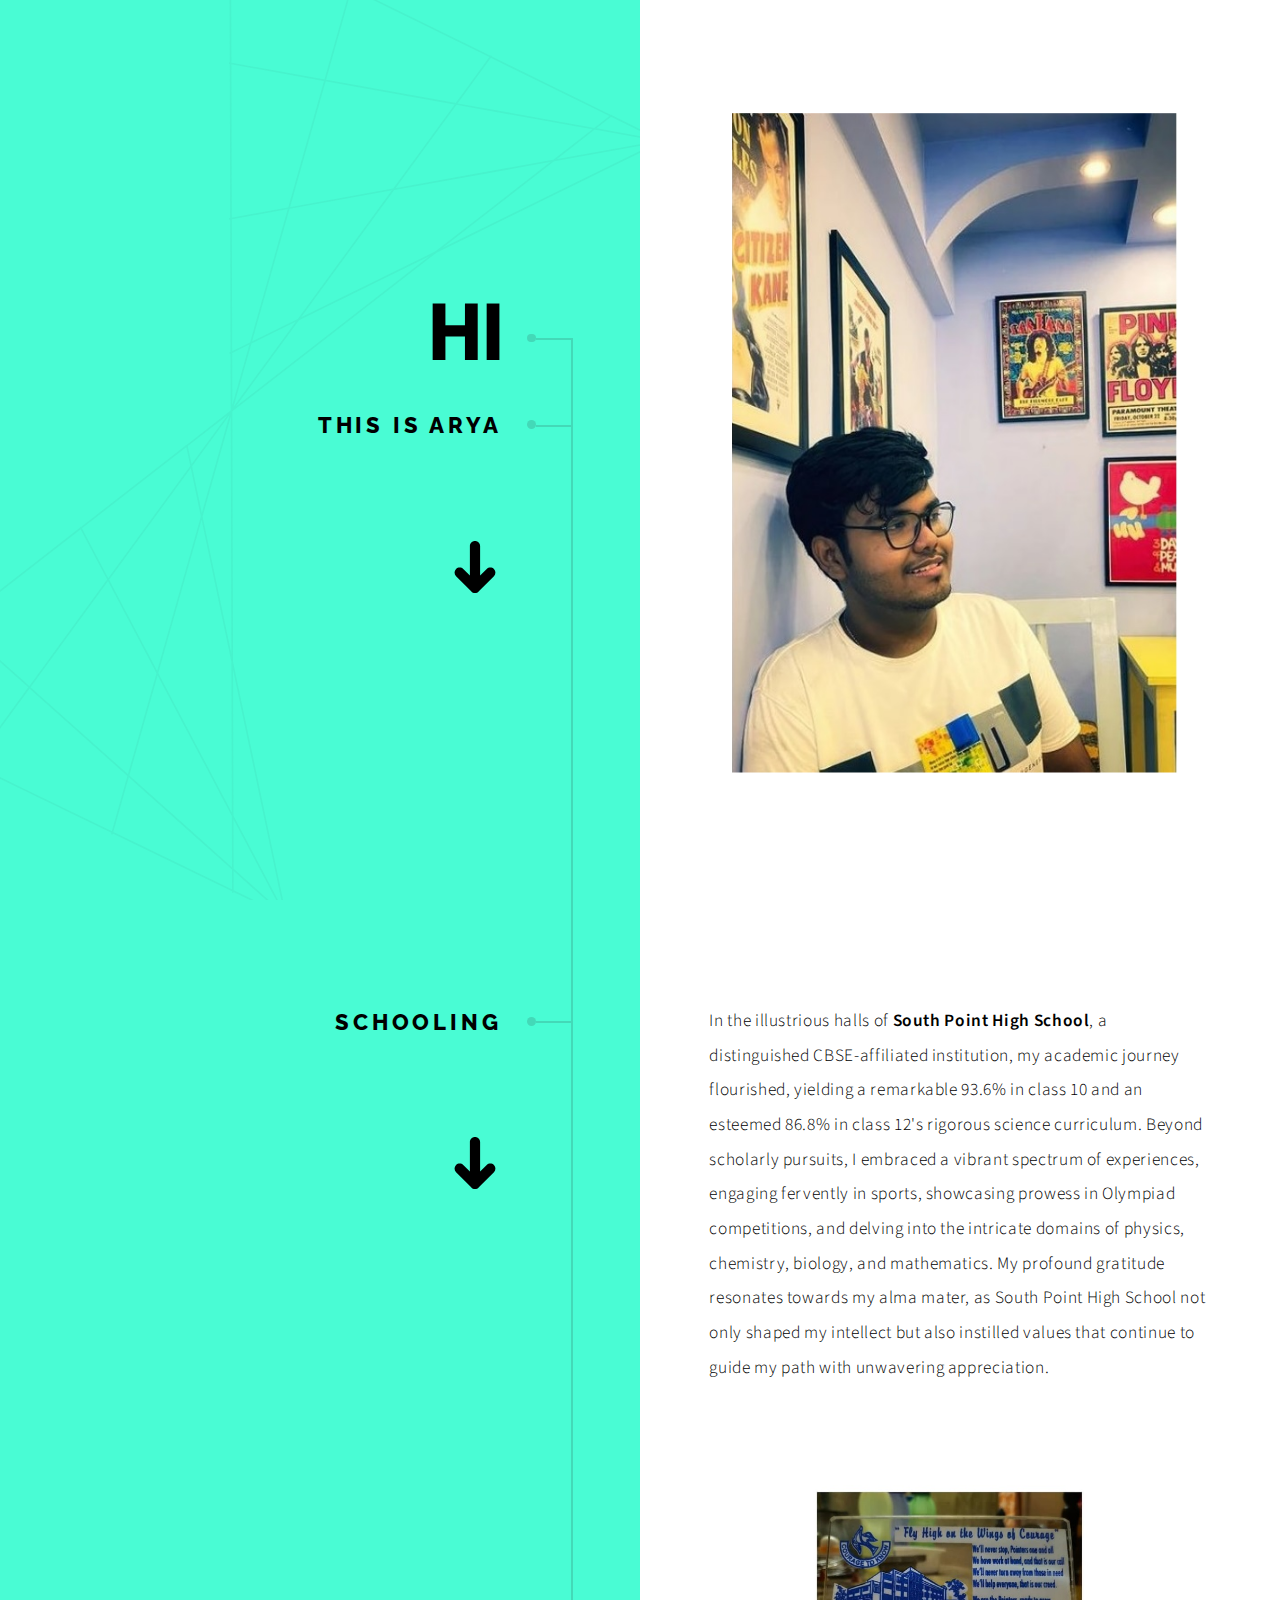
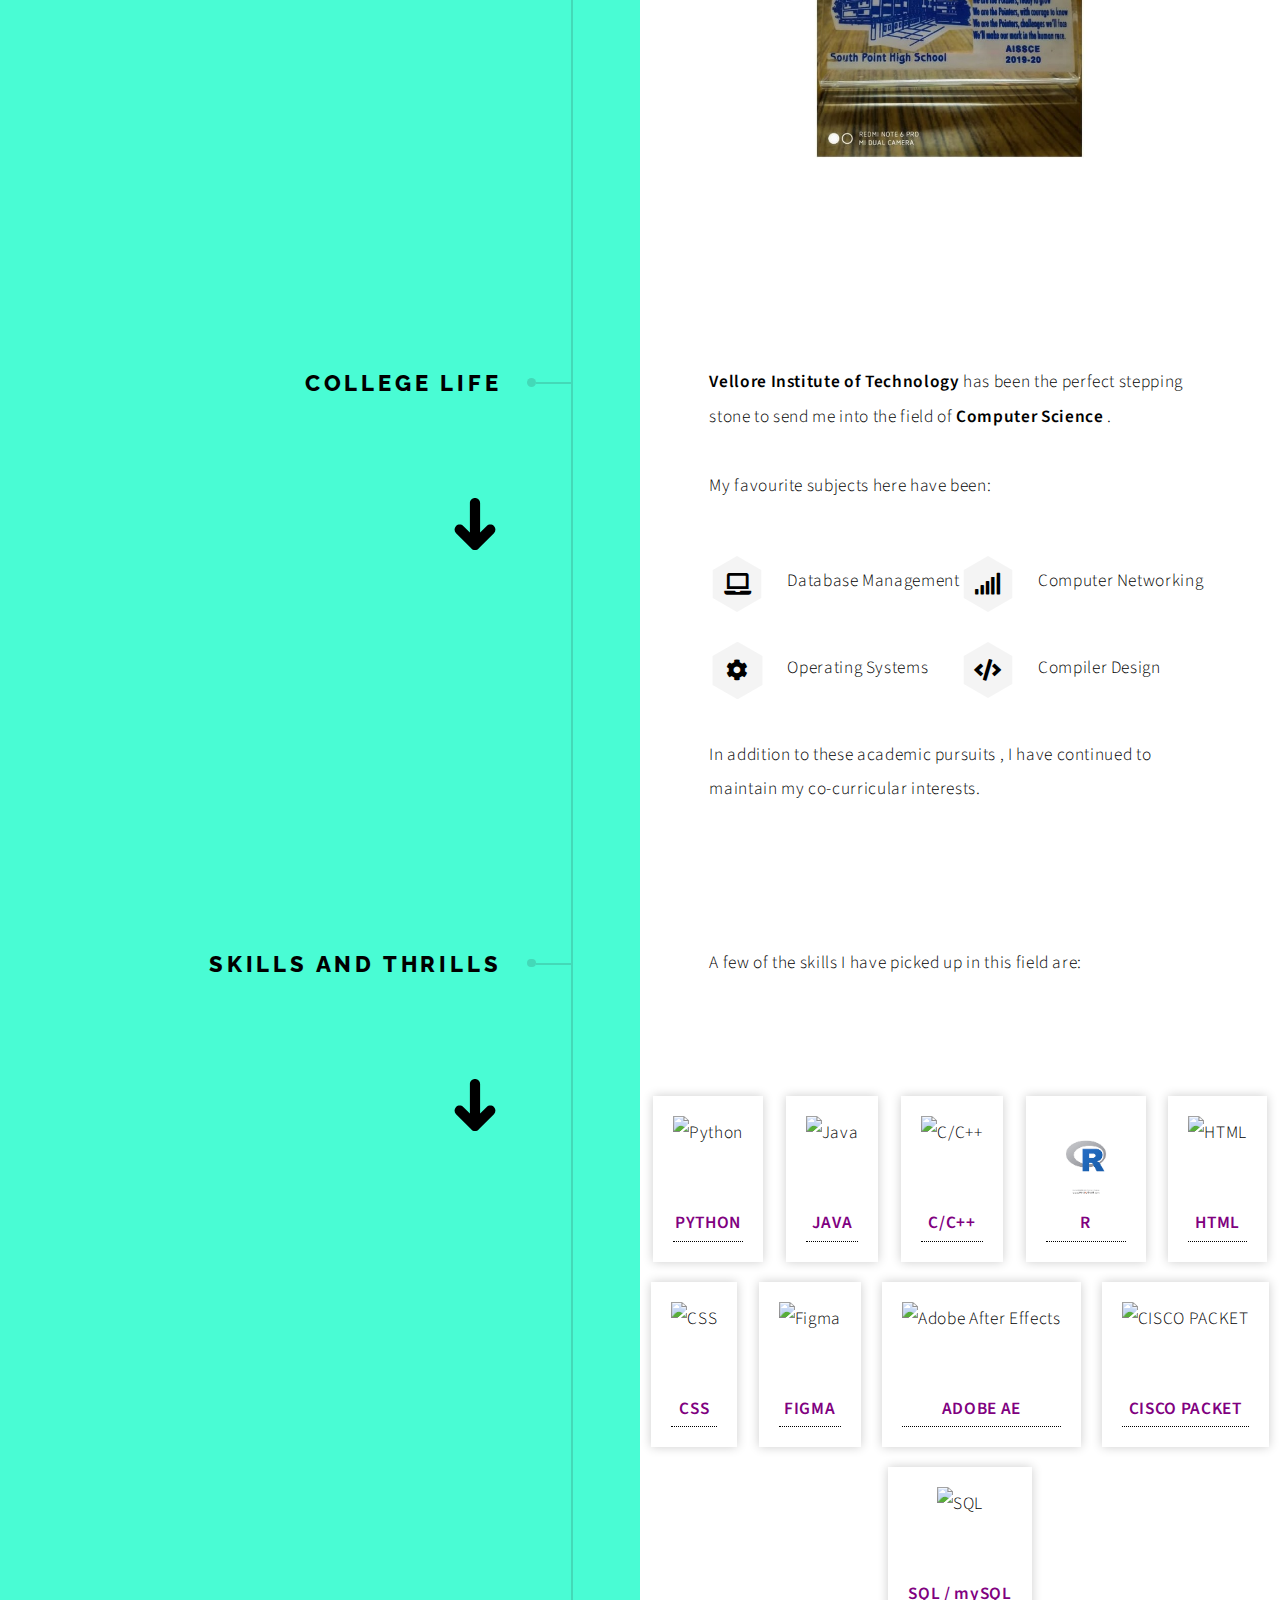
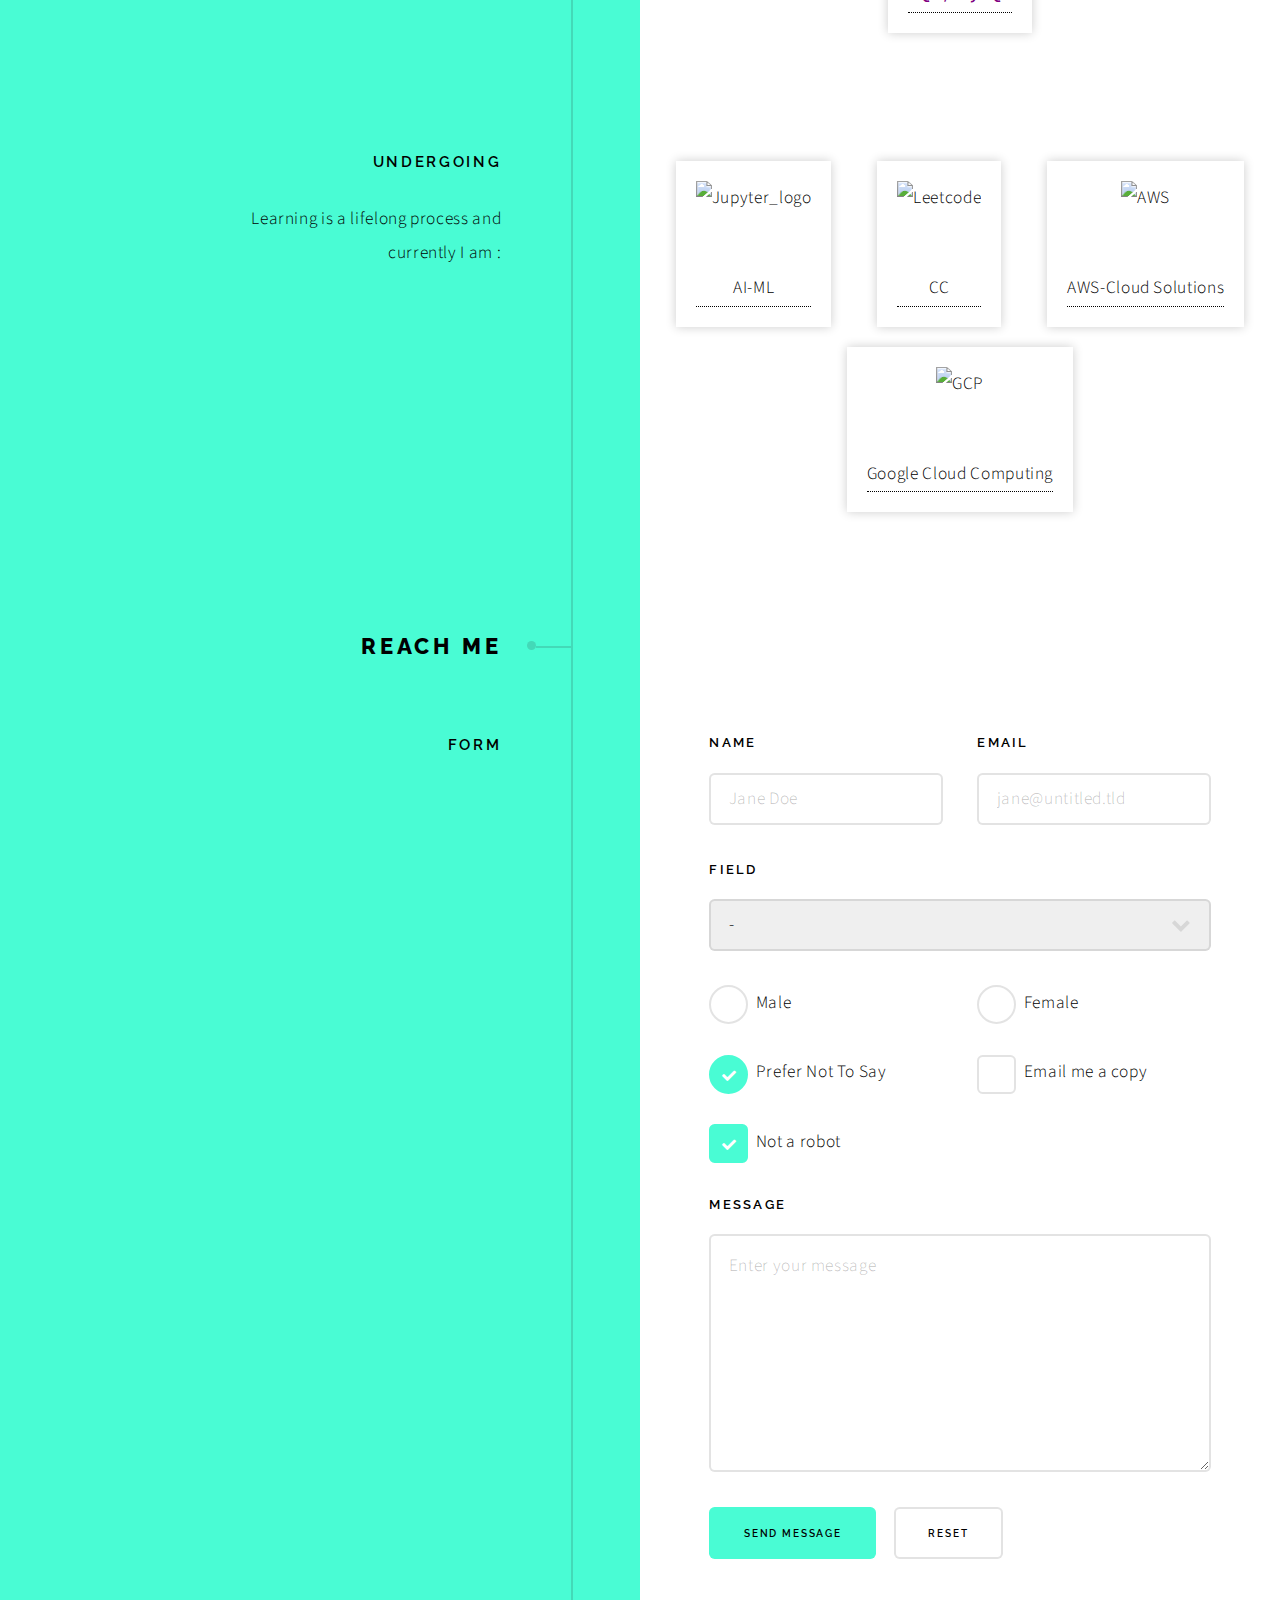
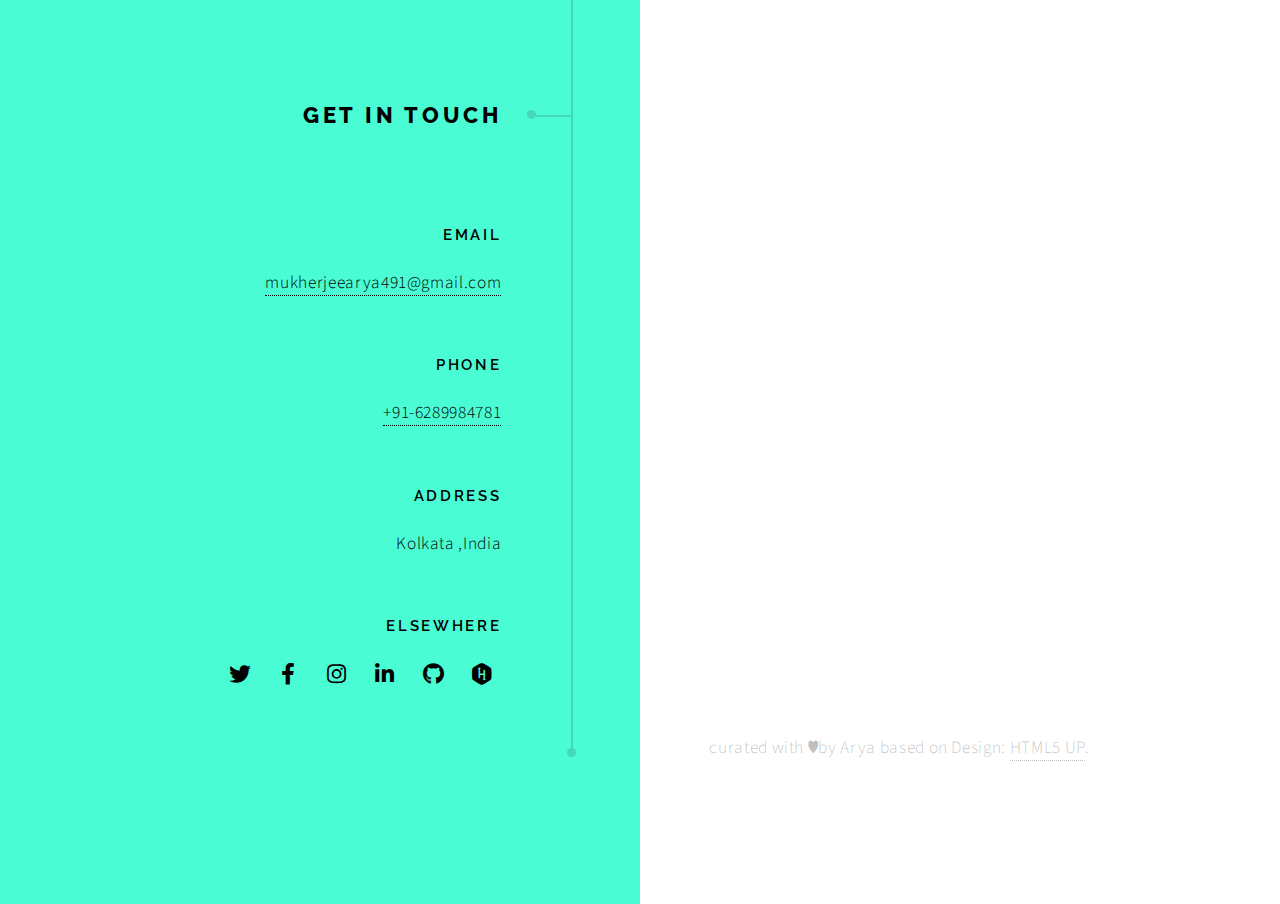
==== index2.html @ 28221028 "Add files via upload" ====
<!DOCTYPE HTML>

<html>
	<head>
		<title>PORTFOLIO </title>
		<meta charset="utf-8" />
		<meta name="viewport" content="width=device-width, initial-scale=1, user-scalable=no" />
		<meta name="description" content="" />
		<meta name="keywords" content="" />
		<link rel="stylesheet" href="assets/css/main.css" />
	

	</head>
	
		
		  

		<!-- Wrapper -->
			<div id="wrapper">

				<!-- Intro -->
					<section class="intro" id="intro">
						<header >
							<h1>HI</h1>
							<h2>This is ARYA 
								<!--<div class="typing-text"></div>-->
								<p>
									
		<h3>						
  <div class="typewrite" data-period="2000" data-type='[ "Intern @ TechM", "AI-ML enthusiast", "Web Developer", "Competetive Coder" ]'>
    <span class="wrap"></span></div></h3>
  </a>





							 </p>
							<ul class="actions">
								<li><a href="#first" class="arrow scrolly"><span class="label">Next</span></a></li>
							</ul>
						</header>
						
						<div class="content">
							<span class="image fill" data-position="center"><img src="images/gallery/fulls/side.png" alt="" /></span>
						</div>
						
					</section>

				<!-- Section -->
					<section id="first">
						<header>
							<h2>Schooling</h2>
                            <ul class="actions">
                                <li><a href="#college" class="arrow scrolly"><span class="label">Next</span></a></li>
                            </ul>
						</header>
						<div class="content">
							<p>In the illustrious halls of <strong>South Point High School</strong>, a distinguished CBSE-affiliated institution, my academic journey flourished, yielding a remarkable 93.6% in class 10 and an esteemed 86.8% in class 12's rigorous science curriculum. Beyond scholarly pursuits, I embraced a vibrant spectrum of experiences, engaging fervently in sports, showcasing prowess in Olympiad competitions, and delving into the intricate domains of physics, chemistry, biology, and mathematics. My profound gratitude resonates towards my alma mater, as South Point High School not only shaped my intellect but also instilled values that continue to guide my path with unwavering appreciation.</p>
							<span class="image main"><img src="images/gallery/fulls/memento.jpg" alt="memento" /></span>
						</div>
					</section>
                    
				<!-- Section -->
					<section id="college">
						<header>
							<h2>College Life</h2>
                            <ul class="actions">
                                <li><a href="#work" class="arrow scrolly"><span class="label">Next</span></a></li>
                            </ul>
						</header>
						<div class="content">
							<p><strong>Vellore Institute of Technology</strong> has been the perfect stepping stone to send me into the field of <strong>Computer Science</strong> .</p>
							<p>My favourite subjects here have been:</p>
							<ul class="feature-icons">
								<li class="icon solid fa-laptop">Database Management</li>
							
								<li class="icon solid fa-signal">Computer Networking</li>
								<li class="icon solid fa-cog">Operating Systems</li>
								
								<li class="icon solid fa-code">Compiler Design</li>
							</ul>
							<p>In addition to these academic pursuits , I have continued to maintain my co-curricular interests. </p>
						</div>
					</section>

				<!-- Section -->
					<section id ="work">
						<header>
							<h2>Skills and Thrills</h2>
                            <ul class="actions">
                        <li><a href="#college" class="arrow scrolly"><span class="label">Next</span></a></li>
                    </ul>
						</header>
						<div class="content">
							<p>A few of the skills I have picked up in this field are:</p>
                            <div class="typewrite" data-period="2000" data-type='[ "DataBase Management", "CyberSecurity", "Azure", "500+ LeetCode","GCP","AWS","NODE.JS" ]'> </div>
  

									<Section id ="my-skills"   class="skills-section">
									<h3></h3>
									<div class="scard-container">
									  <div class="scard">
										<a href=""><img src="https://img.icons8.com/color/96/000000/python--v1.png" alt="Python"><strong style="color: purple;"> PYTHON</strong></a>
									  </div>
									  <div class="scard">
										<a href=""><img src="https://img.icons8.com/color/96/000000/java-coffee-cup-logo--v1.png" alt="Java"><strong style="color: purple;">JAVA</strong></a>
									  </div>
									  <div class="scard">
										<a href=""><img src="https://img.icons8.com/color/96/000000/c-plus-plus-logo.png" alt="C/C++"><strong style="color: purple;">C/C++</strong></a>
									  </div>
									  <div class="scard">
										<a href=""><img src="[data-uri]" alt="R"><strong style="color: purple;">R</strong></a>
									  </div>
									
									  <div class="scard">
										<a href=""><img src="https://img.icons8.com/color/96/000000/html-5.png" alt="HTML"><strong style="color: purple;">HTML</strong></a>
									  </div>
									  <div class="scard">
										<a href=""><img src="https://img.icons8.com/color/96/000000/css3.png" alt="CSS"><strong style="color: purple;">CSS</strong></a>
									  </div>
									  
									  <div class="scard">
										<a href=""><img src="https://img.icons8.com/fluency/96/000000/figma.png" alt="Figma"><strong style="color: purple;">FIGMA</strong></a>
									  </div>
									  <div class="scard">
										<a href=""><img src="https://img.icons8.com/color/96/000000/adobe-after-effects.png" alt="Adobe After Effects"><strong style="color: purple;">ADOBE AE</strong></a>
									  </div>
									  <div class="scard">
										<a href=""><img src="https://www.saashub.com/images/app/service_logos/51/4ef1468caaa3/large.png?1558762812" alt="CISCO PACKET"><strong style="color: purple;">CISCO PACKET</strong></a>
									  </div>
									  <div class="scard">
										<a href=""><img src="https://media.istockphoto.com/id/868618032/fr/vectoriel/sql-database-icon-design-ui-ou-ux-app.jpg?s=612x612&w=0&k=20&c=Y5CKOiffKtIw32IjOZOsWOP4TfCb6zFCFdoJPjwfux8=" alt="SQL"><strong style="color: purple;">SQL / mySQL</strong></a>
									  </div>
									  
									</div>
								  </section>

							<!-- Section -->
								<section>
									<header>
										<h3>UNDERGOING</h3>
										<p>Learning is a lifelong process and currently I am : </p>
									</header>
									
                                    <div class="scard-container">
                                        <div class="scard">
                                          <a href=""><img src="https://upload.wikimedia.org/wikipedia/commons/thumb/3/38/Jupyter_logo.svg/1200px-Jupyter_logo.svg.png" alt="Jupyter_logo">AI-ML</a>
                                        </div>
                                    
                                    
                                        <div class="scard">
                                          <a href=""><img src="https://user-images.githubusercontent.com/63964149/152531278-5e01909d-0c2e-412a-8acc-4a06863c244d.png" alt="Leetcode">CC</a>
                                        </div>
                                        <div class="scard">
                                            <a href=""><img src="https://upload.wikimedia.org/wikipedia/commons/thumb/9/93/Amazon_Web_Services_Logo.svg/1200px-Amazon_Web_Services_Logo.svg.png" alt="AWS">AWS-Cloud Solutions</a>
                                          </div>
                                          <div class="scard">
                                            <a href=""><img src="https://e7.pngegg.com/pngimages/875/440/png-clipart-logo-google-cloud-platform-cloud-computing-font-cloud-computing-text-cloud.png" alt="GCP">Google Cloud Computing</a>
                                          </div>
                                    </div>
								</section>

							

						</div>
					</section>

				

				<!-- Elements -->
				
					<section id="contact">
						<header>
							<h2>Reach Me</h2>
						</header>
						<div class="content">

							

							<!--<section>
								<header>
									<h3>REACH ME</h3>
								</header>
								<div class="content">

									
									<h4>Socials</h4>
									<ul class="icons">
										
										<li><a href="https://www.facebook.com/arya.mukherjee.712" class="icon brands fa-facebook-f"><span class="label">Facebook</span></a></li>
										<li><a href="https://www.instagram.com/nadaan.parindaa__/" class="icon brands fa-instagram"><span class="label">Instagram</span></a></li>
										<li><a href="https://github.com/aryamukh2002" class="icon brands fa-github"><span class="label">Github</span></a></li>
									</ul>

									
									<ul class="actions stacked">
										<li><a href="#" class="button primary">TOP</a></li>
									<li><a href="#" class="button">Default</a></li>
									</ul>
								</div>
							</section>-->

							
							<section>
								<header>
									<h3>Form</h3>
								</header>
								<div class="content">
									<form method="post" action="#">
										<div class="fields">
											<div class="field half">
												<label for="demo-name">Name</label>
												<input type="text" name="demo-name" id="demo-name" value="" placeholder="Jane Doe" />
											</div>
											<div class="field half">
												<label for="demo-email">Email</label>
												<input type="email" name="demo-email" id="demo-email" value="" placeholder="jane@untitled.tld" />
											</div>
											<div class="field">
												<label for="demo-category">Field</label>
												<select name="demo-category" id="demo-category">
													<option value="">-</option>
													<option value="1">Web Development</option>
													<option value="1">Competetive Coding</option>
													<option value="1">AI-ML</option>
													<option value="1">Cloud </option>
												</select>
											</div>
											<div class="field half">
												<input type="radio" id="demo-priority-low" name="demo-priority" >
												<label for="demo-priority-low">Male</label>
											</div>
											<div class="field half">
												<input type="radio" id="demo-priority-high" name="demo-priority">
												<label for="demo-priority-high">Female</label>
											</div>
                                            <div class="field half">
												<input type="radio" id="demo-priority-high" name="demo-priority" checked>
												<label for="demo-priority-high">Prefer Not To Say</label>
											</div>
											<div class="field half">
												<input type="checkbox" id="demo-copy" name="demo-copy">
												<label for="demo-copy">Email me a copy</label>
											</div>
											<div class="field half">
												<input type="checkbox" id="demo-human" name="demo-human" checked>
												<label for="demo-human">Not a robot</label>
											</div>
											<div class="field">
												<label for="demo-message">Message</label>
												<textarea name="demo-message" id="demo-message" placeholder="Enter your message" rows="6"></textarea>
											</div>
										</div>
										<ul class="actions">
											<li><input type="submit" value="Send Message" class="primary" /></li>
											<li><input type="reset" value="Reset" /></li>
										</ul>
									</form>
								</div>
							</section>

						</div>
					</section>
			

				<!-- Section -->
					<section>
						<header>
							<h2>Get in touch</h2>
						</header>
						
						<footer>
							<ul class="items">
								<li>
									<h3>Email</h3>
									<a href="mailto:mukherjeearya491@gmail.com">mukherjeearya491@gmail.com</a>

								</li>
								<li>
									<h3>Phone</h3>
									<a href="tel:+916289984781">+91-6289984781</a>

								</li>
								<li>
									<h3>Address</h3>
									<span>Kolkata ,India</span>
								</li>
								<li>
									<h3>Elsewhere</h3>
									<ul class="icons">
										<li><a href="#" class="icon brands fa-twitter"><span class="label">Twitter</span></a></li>
										<li><a href="https://www.facebook.com/arya.mukherjee.712" class="icon brands fa-facebook-f"><span class="label">Facebook</span></a></li>
										<li><a href="https://www.instagram.com/nadaan.parindaa__/" class="icon brands fa-instagram"><span class="label">Instagram</span></a></li>
										<li><a href="www.linkedin.com/in/arya-mukherjee-8582b3225" class="icon brands fa-linkedin-in"><span class="label">LinkedIn</span></a></li>
										<li><a href="https://github.com/aryamukh2002" class="icon brands fa-github"><span class="label">GitHub</span></a></li>
										<li><a href="https://www.hackerrank.com/arya_mukhopadhy1" class="icon brands fa-hackerrank"><span class="label">Codepen</span></a></li>
									</ul>
								</li>
							</ul>
						</footer>
					</section>

				<!-- Copyright -->
					<div class="copyright">curated with &hearts;by Arya based on  Design: <a href="https://html5up.net">HTML5 UP</a>.</div>

			</div>

		<!-- Scripts -->
			<script src="assets/js/jquery.min.js"></script>
			<script src="assets/js/jquery.scrolly.min.js"></script>
			<script src="assets/js/browser.min.js"></script>
			<script src="assets/js/breakpoints.min.js"></script>
			<script src="assets/js/util.js"></script>
			<script src="assets/js/main.js"></script>

	</body>
</html>
---- assets/css/main.css ----
@import url(fontawesome-all.min.css);
@import url("https://fonts.googleapis.com/css?family=Source+Sans+Pro:300,600,700,300i,600i,700i|Raleway:600,800");



html, body, div, span, applet, object,
iframe, h1, h2, h3, h4, h5, h6, p, blockquote,
pre, a, abbr, acronym, address, big, cite,
code, del, dfn, em, img, ins, kbd, q, s, samp,
small, strike, strong, sub, sup, tt, var, b,
u, i, center, dl, dt, dd, ol, ul, li, fieldset,
form, label, legend, table, caption, tbody,
tfoot, thead, tr, th, td, article, aside,
canvas, details, embed, figure, figcaption,
footer, header, hgroup, menu, nav, output, ruby,
section, summary, time, mark, audio, video {
	margin: 0;
	padding: 0;
	border: 0;
	font-size: 100%;
	font: inherit;
	vertical-align: baseline;}

article, aside, details, figcaption, figure,
footer, header, hgroup, menu, nav, section {
	display: block;}

body {
	line-height: 1;
}

ol, ul {
	list-style: none;
}

blockquote, q {
	quotes: none;
}

.my-skills {
	background-color: #E84A5F;
	
	margin-bottom: 200px;
	
	background-size: cover;
	background-position: center;
	color: #FFFFFF;
	padding: 50px;
}
.skill-cards {
	display: flex;
	justify-content: space-between;
	margin-top: 30px;
}

.skill-card {
	background-color: white;
	padding: 20px;
	border-radius: 5px;
	width: 30%;
	text-align: center;
	box-shadow: 0px 0px 10px 0px rgba(0, 0, 0, 0.2);
}

.skill-card a {
	text-decoration: none;
	color: #1B998B;
	font-size: 20px;
}

.skill-card a:hover {
	color: #E84A5F;
}

.scard-container {
display: flex;
justify-content: space-evenly;
flex-wrap: wrap;
margin: 2px auto;

}

.scard {
background-color: #fff;
padding: 20px;
margin: 10px;
box-shadow: 0px 0px 10px rgba(0,0,0,0.2);
}

.scard:hover {
transform: translateY(-10px);
box-shadow: 0px 10px 10px rgba(0,0,0,0.2);
}

.scard a {
display: flex;
flex-direction: column;
align-items: center;
text-decoration: none;
color: #000;
}

.scard img {
height: 80px;
margin-bottom: 10px;
}

.scard h3 {
font-size: 18px;
text-transform: uppercase;
}

	blockquote:before, blockquote:after, q:before, q:after {
		content: '';
		content: none;
	}

table {
	border-collapse: collapse;
	border-spacing: 0;
}

body {
	-webkit-text-size-adjust: none;
}

mark {
	background-color: transparent;
	color: inherit;
}

input::-moz-focus-inner {
	border: 0;
	padding: 0;
}

input, select, textarea {
	-moz-appearance: none;
	-webkit-appearance: none;
	-ms-appearance: none;
	appearance: none;
}

/* Basic */

	@-ms-viewport {
		width: device-width;
	}

	body {
		-ms-overflow-style: scrollbar;
	}

	@media screen and (max-width: 480px) {

		html, body {
			min-width: 320px;
		}

	}

	html {
		box-sizing: border-box;
	}

	*, *:before, *:after {
		box-sizing: inherit;
	}

	html {
		overflow-x: hidden;
	}

	body {
		background: #ffffff;
		overflow-x: hidden;
	}

		body.is-preload *, body.is-preload *:before, body.is-preload *:after {
			-moz-animation: none !important;
			-webkit-animation: none !important;
			-ms-animation: none !important;
			animation: none !important;
			-moz-transition: none !important;
			-webkit-transition: none !important;
			-ms-transition: none !important;
			transition: none !important;
		}


	html {
		font-size: 18pt;
	}

		@media screen and (max-width: 1920px) {

			html {
				font-size: 13pt;
			}

		}

		@media screen and (max-width: 1152px) {

			html {
				font-size: 14pt;
			}

		}

		@media screen and (max-width: 736px) {

			html {
				font-size: 12pt;
			}

		}

		@media screen and (max-width: 480px) {

			html {
				font-size: 11pt;
			}

		}

	body {
		background-color: #ffffff;
		color: #000000;
	}

	body, input, select, textarea {
		color: #000000;
		font-family: "Source Sans Pro", Helvetica, sans-serif;
		font-size: 1rem;
		font-weight: 300;
		letter-spacing: 0.0375em;
		line-height: 2;
	}

	a {
		-moz-transition: border-bottom-color 0.25s ease-in-out;
		-webkit-transition: border-bottom-color 0.25s ease-in-out;
		-ms-transition: border-bottom-color 0.25s ease-in-out;
		transition: border-bottom-color 0.25s ease-in-out;
		text-decoration: none;
		color: #000000;
		border-bottom: dotted 1px;
	}

		a:hover {
			text-decoration: none;
			border-bottom-color: transparent;
		}

	strong, b {
		font-weight: 600;
		color: #000000;
	}

	em, i {
		font-style: italic;
	}

	p {
		margin: 0 0 2rem 0;
	}

	h1, h2, h3, h4, h5, h6 {
		color: #000000;
		font-family: "Raleway", Helvetica, sans-serif;
		font-weight: 600;
		letter-spacing: 0.175em;
		line-height: 1.75;
		margin: 0 0 1.5rem 0;
		text-transform: uppercase;
	}

		h1 a, h2 a, h3 a, h4 a, h5 a, h6 a {
			color: inherit;
			text-decoration: none;
		}

	h1 {
		font-family: "Source Sans Pro", Helvetica, sans-serif;
		font-size: 5rem;
		font-weight: 700;
		letter-spacing: -0.05em;
		line-height: 1.1;
		margin: 0 0 1.5rem 0;
		text-transform: none;
	}

	h2 {
		font-size: 1.25rem;
		font-weight: 800;
		margin: 0 0 2rem 0;
	}

	h3 {
		font-size: 0.875rem;
	}

	h4 {
		font-size: 0.875rem;
	}

	h5 {
		font-size: 0.75rem;
	}

	h6 {
		font-size: 0.625rem;
	}

	@media screen and (max-width: 736px) {

		h1 {
			font-size: 4.5rem;
			line-height: 1.1;
		}

		h2 {
			font-size: 1.25rem;
			line-height: 1.7;
		}

		h3 {
			font-size: 0.9rem;
		}

		h4 {
			font-size: 0.75rem;
		}

		h5 {
			font-size: 0.675rem;
		}

	}

	@media screen and (max-width: 360px) {

		h1 {
			font-size: 3.75rem;
		}

		h2 {
			font-size: 1.125rem;
		}

		h3 {
			font-size: 0.8rem;
		}

		h4 {
			font-size: 0.675rem;
		}

		h5 {
			font-size: 0.675rem;
		}

	}

	sub {
		font-size: 0.8rem;
		position: relative;
		top: 0.5rem;
	}

	sup {
		font-size: 0.8rem;
		position: relative;
		top: -0.5rem;
	}

	blockquote {
		border-left: solid 0.5rem rgba(144, 144, 144, 0.25);
		font-style: italic;
		margin: 0 0 2rem 0;
		padding: 1rem 0 1rem 2rem;
	}

	code {
		background: rgba(144, 144, 144, 0.1);
		border-radius: 0.325rem;
		font-family: "Courier New", monospace;
		font-size: 0.9rem;
		margin: 0 0.25rem;
		padding: 0.25rem 0.65rem;
	}

	pre {
		-webkit-overflow-scrolling: touch;
		font-family: "Courier New", monospace;
		font-size: 0.9rem;
		margin: 0 0 2rem 0;
		width: 100%;
	}

		pre code {
			display: block;
			line-height: 1.75;
			padding: 1rem 1.5rem;
			overflow-x: auto;
		}

	hr {
		border: 0;
		border-bottom: solid 2px rgba(144, 144, 144, 0.25);
		margin: 3rem 0;
	}

		hr.major {
			margin: 5rem 0;
		}

		@media screen and (max-width: 736px) {

			hr.major {
				margin: 3rem 0;
			}

		}
		
/* Row */

	.row {
		display: flex;
		flex-wrap: wrap;
		box-sizing: border-box;
		align-items: stretch;
	}

		.row > * {
			box-sizing: border-box;
		}

		.row.gtr-uniform > * > :last-child {
			margin-bottom: 0;
		}

		.row.aln-left {
			justify-content: flex-start;
		}

		.row.aln-center {
			justify-content: center;
		}

		.row.aln-right {
			justify-content: flex-end;
		}

		.row.aln-top {
			align-items: flex-start;
		}

		.row.aln-middle {
			align-items: center;
		}

		.row.aln-bottom {
			align-items: flex-end;
		}

		.row > .imp {
			order: -1;
		}

		.row > .col-1 {
			width: 8.33333%;
		}

		.row > .off-1 {
			margin-left: 8.33333%;
		}

		.row > .col-2 {
			width: 16.66667%;
		}

		.row > .off-2 {
			margin-left: 16.66667%;
		}

		.row > .col-3 {
			width: 25%;
		}

		.row > .off-3 {
			margin-left: 25%;
		}

		.row > .col-4 {
			width: 33.33333%;
		}

		.row > .off-4 {
			margin-left: 33.33333%;
		}

		.row > .col-5 {
			width: 41.66667%;
		}

		.row > .off-5 {
			margin-left: 41.66667%;
		}

		.row > .col-6 {
			width: 50%;
		}

		.row > .off-6 {
			margin-left: 50%;
		}

		.row > .col-7 {
			width: 58.33333%;
		}

		.row > .off-7 {
			margin-left: 58.33333%;
		}

		.row > .col-8 {
			width: 66.66667%;
		}

		.row > .off-8 {
			margin-left: 66.66667%;
		}

		.row > .col-9 {
			width: 75%;
		}

		.row > .off-9 {
			margin-left: 75%;
		}

		.row > .col-10 {
			width: 83.33333%;
		}

		.row > .off-10 {
			margin-left: 83.33333%;
		}

		.row > .col-11 {
			width: 91.66667%;
		}

		.row > .off-11 {
			margin-left: 91.66667%;
		}

		.row > .col-12 {
			width: 100%;
		}

		.row > .off-12 {
			margin-left: 100%;
		}

		.row.gtr-0 {
			margin-top: 0;
			margin-left: 0rem;
		}

			.row.gtr-0 > * {
				padding: 0 0 0 0rem;
			}

			.row.gtr-0.gtr-uniform {
				margin-top: 0rem;
			}

				.row.gtr-0.gtr-uniform > * {
					padding-top: 0rem;
				}

		.row.gtr-25 {
			margin-top: 0;
			margin-left: -0.5rem;
		}

			.row.gtr-25 > * {
				padding: 0 0 0 0.5rem;
			}

			.row.gtr-25.gtr-uniform {
				margin-top: -0.5rem;
			}

				.row.gtr-25.gtr-uniform > * {
					padding-top: 0.5rem;
				}

		.row.gtr-50 {
			margin-top: 0;
			margin-left: -1rem;
		}

			.row.gtr-50 > * {
				padding: 0 0 0 1rem;
			}

			.row.gtr-50.gtr-uniform {
				margin-top: -1rem;
			}

				.row.gtr-50.gtr-uniform > * {
					padding-top: 1rem;
				}

		.row {
			margin-top: 0;
			margin-left: -2rem;
		}

			.row > * {
				padding: 0 0 0 2rem;
			}

			.row.gtr-uniform {
				margin-top: -2rem;
			}

				.row.gtr-uniform > * {
					padding-top: 2rem;
				}

		.row.gtr-150 {
			margin-top: 0;
			margin-left: -3rem;
		}

			.row.gtr-150 > * {
				padding: 0 0 0 3rem;
			}

			.row.gtr-150.gtr-uniform {
				margin-top: -3rem;
			}

				.row.gtr-150.gtr-uniform > * {
					padding-top: 3rem;
				}

		.row.gtr-200 {
			margin-top: 0;
			margin-left: -4rem;
		}

			.row.gtr-200 > * {
				padding: 0 0 0 4rem;
			}

			.row.gtr-200.gtr-uniform {
				margin-top: -4rem;
			}

				.row.gtr-200.gtr-uniform > * {
					padding-top: 4rem;
				}

		@media screen and (max-width: 1920px) {

			.row {
				display: flex;
				flex-wrap: wrap;
				box-sizing: border-box;
				align-items: stretch;
			}

				.row > * {
					box-sizing: border-box;
				}

				.row.gtr-uniform > * > :last-child {
					margin-bottom: 0;
				}

				.row.aln-left {
					justify-content: flex-start;
				}

				.row.aln-center {
					justify-content: center;
				}

				.row.aln-right {
					justify-content: flex-end;
				}

				.row.aln-top {
					align-items: flex-start;
				}

				.row.aln-middle {
					align-items: center;
				}

				.row.aln-bottom {
					align-items: flex-end;
				}

				.row > .imp-xlarge {
					order: -1;
				}

				.row > .col-1-xlarge {
					width: 8.33333%;
				}

				.row > .off-1-xlarge {
					margin-left: 8.33333%;
				}

				.row > .col-2-xlarge {
					width: 16.66667%;
				}

				.row > .off-2-xlarge {
					margin-left: 16.66667%;
				}

				.row > .col-3-xlarge {
					width: 25%;
				}

				.row > .off-3-xlarge {
					margin-left: 25%;
				}

				.row > .col-4-xlarge {
					width: 33.33333%;
				}

				.row > .off-4-xlarge {
					margin-left: 33.33333%;
				}

				.row > .col-5-xlarge {
					width: 41.66667%;
				}

				.row > .off-5-xlarge {
					margin-left: 41.66667%;
				}

				.row > .col-6-xlarge {
					width: 50%;
				}

				.row > .off-6-xlarge {
					margin-left: 50%;
				}

				.row > .col-7-xlarge {
					width: 58.33333%;
				}

				.row > .off-7-xlarge {
					margin-left: 58.33333%;
				}

				.row > .col-8-xlarge {
					width: 66.66667%;
				}

				.row > .off-8-xlarge {
					margin-left: 66.66667%;
				}

				.row > .col-9-xlarge {
					width: 75%;
				}

				.row > .off-9-xlarge {
					margin-left: 75%;
				}

				.row > .col-10-xlarge {
					width: 83.33333%;
				}

				.row > .off-10-xlarge {
					margin-left: 83.33333%;
				}

				.row > .col-11-xlarge {
					width: 91.66667%;
				}

				.row > .off-11-xlarge {
					margin-left: 91.66667%;
				}

				.row > .col-12-xlarge {
					width: 100%;
				}

				.row > .off-12-xlarge {
					margin-left: 100%;
				}

				.row.gtr-0 {
					margin-top: 0;
					margin-left: 0rem;
				}

					.row.gtr-0 > * {
						padding: 0 0 0 0rem;
					}

					.row.gtr-0.gtr-uniform {
						margin-top: 0rem;
					}

						.row.gtr-0.gtr-uniform > * {
							padding-top: 0rem;
						}

				.row.gtr-25 {
					margin-top: 0;
					margin-left: -0.5rem;
				}

					.row.gtr-25 > * {
						padding: 0 0 0 0.5rem;
					}

					.row.gtr-25.gtr-uniform {
						margin-top: -0.5rem;
					}

						.row.gtr-25.gtr-uniform > * {
							padding-top: 0.5rem;
						}

				.row.gtr-50 {
					margin-top: 0;
					margin-left: -1rem;
				}

					.row.gtr-50 > * {
						padding: 0 0 0 1rem;
					}

					.row.gtr-50.gtr-uniform {
						margin-top: -1rem;
					}

						.row.gtr-50.gtr-uniform > * {
							padding-top: 1rem;
						}

				.row {
					margin-top: 0;
					margin-left: -2rem;
				}

					.row > * {
						padding: 0 0 0 2rem;
					}

					.row.gtr-uniform {
						margin-top: -2rem;
					}

						.row.gtr-uniform > * {
							padding-top: 2rem;
						}

				.row.gtr-150 {
					margin-top: 0;
					margin-left: -3rem;
				}

					.row.gtr-150 > * {
						padding: 0 0 0 3rem;
					}

					.row.gtr-150.gtr-uniform {
						margin-top: -3rem;
					}

						.row.gtr-150.gtr-uniform > * {
							padding-top: 3rem;
						}

				.row.gtr-200 {
					margin-top: 0;
					margin-left: -4rem;
				}

					.row.gtr-200 > * {
						padding: 0 0 0 4rem;
					}

					.row.gtr-200.gtr-uniform {
						margin-top: -4rem;
					}

						.row.gtr-200.gtr-uniform > * {
							padding-top: 4rem;
						}

		}

		@media screen and (max-width: 1280px) {

			.row {
				display: flex;
				flex-wrap: wrap;
				box-sizing: border-box;
				align-items: stretch;
			}

				.row > * {
					box-sizing: border-box;
				}

				.row.gtr-uniform > * > :last-child {
					margin-bottom: 0;
				}

				.row.aln-left {
					justify-content: flex-start;
				}

				.row.aln-center {
					justify-content: center;
				}

				.row.aln-right {
					justify-content: flex-end;
				}

				.row.aln-top {
					align-items: flex-start;
				}

				.row.aln-middle {
					align-items: center;
				}

				.row.aln-bottom {
					align-items: flex-end;
				}

				.row > .imp-large {
					order: -1;
				}

				.row > .col-1-large {
					width: 8.33333%;
				}

				.row > .off-1-large {
					margin-left: 8.33333%;
				}

				.row > .col-2-large {
					width: 16.66667%;
				}

				.row > .off-2-large {
					margin-left: 16.66667%;
				}

				.row > .col-3-large {
					width: 25%;
				}

				.row > .off-3-large {
					margin-left: 25%;
				}

				.row > .col-4-large {
					width: 33.33333%;
				}

				.row > .off-4-large {
					margin-left: 33.33333%;
				}

				.row > .col-5-large {
					width: 41.66667%;
				}

				.row > .off-5-large {
					margin-left: 41.66667%;
				}

				.row > .col-6-large {
					width: 50%;
				}

				.row > .off-6-large {
					margin-left: 50%;
				}

				.row > .col-7-large {
					width: 58.33333%;
				}

				.row > .off-7-large {
					margin-left: 58.33333%;
				}

				.row > .col-8-large {
					width: 66.66667%;
				}

				.row > .off-8-large {
					margin-left: 66.66667%;
				}

				.row > .col-9-large {
					width: 75%;
				}

				.row > .off-9-large {
					margin-left: 75%;
				}

				.row > .col-10-large {
					width: 83.33333%;
				}

				.row > .off-10-large {
					margin-left: 83.33333%;
				}

				.row > .col-11-large {
					width: 91.66667%;
				}

				.row > .off-11-large {
					margin-left: 91.66667%;
				}

				.row > .col-12-large {
					width: 100%;
				}

				.row > .off-12-large {
					margin-left: 100%;
				}

				.row.gtr-0 {
					margin-top: 0;
					margin-left: 0rem;
				}

					.row.gtr-0 > * {
						padding: 0 0 0 0rem;
					}

					.row.gtr-0.gtr-uniform {
						margin-top: 0rem;
					}

						.row.gtr-0.gtr-uniform > * {
							padding-top: 0rem;
						}

				.row.gtr-25 {
					margin-top: 0;
					margin-left: -0.375rem;
				}

					.row.gtr-25 > * {
						padding: 0 0 0 0.375rem;
					}

					.row.gtr-25.gtr-uniform {
						margin-top: -0.375rem;
					}

						.row.gtr-25.gtr-uniform > * {
							padding-top: 0.375rem;
						}

				.row.gtr-50 {
					margin-top: 0;
					margin-left: -0.75rem;
				}

					.row.gtr-50 > * {
						padding: 0 0 0 0.75rem;
					}

					.row.gtr-50.gtr-uniform {
						margin-top: -0.75rem;
					}

						.row.gtr-50.gtr-uniform > * {
							padding-top: 0.75rem;
						}

				.row {
					margin-top: 0;
					margin-left: -1.5rem;
				}

					.row > * {
						padding: 0 0 0 1.5rem;
					}

					.row.gtr-uniform {
						margin-top: -1.5rem;
					}

						.row.gtr-uniform > * {
							padding-top: 1.5rem;
						}

				.row.gtr-150 {
					margin-top: 0;
					margin-left: -2.25rem;
				}

					.row.gtr-150 > * {
						padding: 0 0 0 2.25rem;
					}

					.row.gtr-150.gtr-uniform {
						margin-top: -2.25rem;
					}

						.row.gtr-150.gtr-uniform > * {
							padding-top: 2.25rem;
						}

				.row.gtr-200 {
					margin-top: 0;
					margin-left: -3rem;
				}

					.row.gtr-200 > * {
						padding: 0 0 0 3rem;
					}

					.row.gtr-200.gtr-uniform {
						margin-top: -3rem;
					}

						.row.gtr-200.gtr-uniform > * {
							padding-top: 3rem;
						}

		}

		@media screen and (max-width: 1152px) {

			.row {
				display: flex;
				flex-wrap: wrap;
				box-sizing: border-box;
				align-items: stretch;
			}

				.row > * {
					box-sizing: border-box;
				}

				.row.gtr-uniform > * > :last-child {
					margin-bottom: 0;
				}

				.row.aln-left {
					justify-content: flex-start;
				}

				.row.aln-center {
					justify-content: center;
				}

				.row.aln-right {
					justify-content: flex-end;
				}

				.row.aln-top {
					align-items: flex-start;
				}

				.row.aln-middle {
					align-items: center;
				}

				.row.aln-bottom {
					align-items: flex-end;
				}

				.row > .imp-medium {
					order: -1;
				}

				.row > .col-1-medium {
					width: 8.33333%;
				}

				.row > .off-1-medium {
					margin-left: 8.33333%;
				}

				.row > .col-2-medium {
					width: 16.66667%;
				}

				.row > .off-2-medium {
					margin-left: 16.66667%;
				}

				.row > .col-3-medium {
					width: 25%;
				}

				.row > .off-3-medium {
					margin-left: 25%;
				}

				.row > .col-4-medium {
					width: 33.33333%;
				}

				.row > .off-4-medium {
					margin-left: 33.33333%;
				}

				.row > .col-5-medium {
					width: 41.66667%;
				}

				.row > .off-5-medium {
					margin-left: 41.66667%;
				}

				.row > .col-6-medium {
					width: 50%;
				}

				.row > .off-6-medium {
					margin-left: 50%;
				}

				.row > .col-7-medium {
					width: 58.33333%;
				}

				.row > .off-7-medium {
					margin-left: 58.33333%;
				}

				.row > .col-8-medium {
					width: 66.66667%;
				}

				.row > .off-8-medium {
					margin-left: 66.66667%;
				}

				.row > .col-9-medium {
					width: 75%;
				}

				.row > .off-9-medium {
					margin-left: 75%;
				}

				.row > .col-10-medium {
					width: 83.33333%;
				}

				.row > .off-10-medium {
					margin-left: 83.33333%;
				}

				.row > .col-11-medium {
					width: 91.66667%;
				}

				.row > .off-11-medium {
					margin-left: 91.66667%;
				}

				.row > .col-12-medium {
					width: 100%;
				}

				.row > .off-12-medium {
					margin-left: 100%;
				}

				.row.gtr-0 {
					margin-top: 0;
					margin-left: 0rem;
				}

					.row.gtr-0 > * {
						padding: 0 0 0 0rem;
					}

					.row.gtr-0.gtr-uniform {
						margin-top: 0rem;
					}

						.row.gtr-0.gtr-uniform > * {
							padding-top: 0rem;
						}

				.row.gtr-25 {
					margin-top: 0;
					margin-left: -0.375rem;
				}

					.row.gtr-25 > * {
						padding: 0 0 0 0.375rem;
					}

					.row.gtr-25.gtr-uniform {
						margin-top: -0.375rem;
					}

						.row.gtr-25.gtr-uniform > * {
							padding-top: 0.375rem;
						}

				.row.gtr-50 {
					margin-top: 0;
					margin-left: -0.75rem;
				}

					.row.gtr-50 > * {
						padding: 0 0 0 0.75rem;
					}

					.row.gtr-50.gtr-uniform {
						margin-top: -0.75rem;
					}

						.row.gtr-50.gtr-uniform > * {
							padding-top: 0.75rem;
						}

				.row {
					margin-top: 0;
					margin-left: -1.5rem;
				}

					.row > * {
						padding: 0 0 0 1.5rem;
					}

					.row.gtr-uniform {
						margin-top: -1.5rem;
					}

						.row.gtr-uniform > * {
							padding-top: 1.5rem;
						}

				.row.gtr-150 {
					margin-top: 0;
					margin-left: -2.25rem;
				}

					.row.gtr-150 > * {
						padding: 0 0 0 2.25rem;
					}

					.row.gtr-150.gtr-uniform {
						margin-top: -2.25rem;
					}

						.row.gtr-150.gtr-uniform > * {
							padding-top: 2.25rem;
						}

				.row.gtr-200 {
					margin-top: 0;
					margin-left: -3rem;
				}

					.row.gtr-200 > * {
						padding: 0 0 0 3rem;
					}

					.row.gtr-200.gtr-uniform {
						margin-top: -3rem;
					}

						.row.gtr-200.gtr-uniform > * {
							padding-top: 3rem;
						}

		}

		@media screen and (max-width: 736px) {

			.row {
				display: flex;
				flex-wrap: wrap;
				box-sizing: border-box;
				align-items: stretch;
			}

				.row > * {
					box-sizing: border-box;
				}

				.row.gtr-uniform > * > :last-child {
					margin-bottom: 0;
				}

				.row.aln-left {
					justify-content: flex-start;
				}

				.row.aln-center {
					justify-content: center;
				}

				.row.aln-right {
					justify-content: flex-end;
				}

				.row.aln-top {
					align-items: flex-start;
				}

				.row.aln-middle {
					align-items: center;
				}

				.row.aln-bottom {
					align-items: flex-end;
				}

				.row > .imp-small {
					order: -1;
				}

				.row > .col-1-small {
					width: 8.33333%;
				}

				.row > .off-1-small {
					margin-left: 8.33333%;
				}

				.row > .col-2-small {
					width: 16.66667%;
				}

				.row > .off-2-small {
					margin-left: 16.66667%;
				}

				.row > .col-3-small {
					width: 25%;
				}

				.row > .off-3-small {
					margin-left: 25%;
				}

				.row > .col-4-small {
					width: 33.33333%;
				}

				.row > .off-4-small {
					margin-left: 33.33333%;
				}

				.row > .col-5-small {
					width: 41.66667%;
				}

				.row > .off-5-small {
					margin-left: 41.66667%;
				}

				.row > .col-6-small {
					width: 50%;
				}

				.row > .off-6-small {
					margin-left: 50%;
				}

				.row > .col-7-small {
					width: 58.33333%;
				}

				.row > .off-7-small {
					margin-left: 58.33333%;
				}

				.row > .col-8-small {
					width: 66.66667%;
				}

				.row > .off-8-small {
					margin-left: 66.66667%;
				}

				.row > .col-9-small {
					width: 75%;
				}

				.row > .off-9-small {
					margin-left: 75%;
				}

				.row > .col-10-small {
					width: 83.33333%;
				}

				.row > .off-10-small {
					margin-left: 83.33333%;
				}

				.row > .col-11-small {
					width: 91.66667%;
				}

				.row > .off-11-small {
					margin-left: 91.66667%;
				}

				.row > .col-12-small {
					width: 100%;
				}

				.row > .off-12-small {
					margin-left: 100%;
				}

				.row.gtr-0 {
					margin-top: 0;
					margin-left: 0rem;
				}

					.row.gtr-0 > * {
						padding: 0 0 0 0rem;
					}

					.row.gtr-0.gtr-uniform {
						margin-top: 0rem;
					}

						.row.gtr-0.gtr-uniform > * {
							padding-top: 0rem;
						}

				.row.gtr-25 {
					margin-top: 0;
					margin-left: -0.3125rem;
				}

					.row.gtr-25 > * {
						padding: 0 0 0 0.3125rem;
					}

					.row.gtr-25.gtr-uniform {
						margin-top: -0.3125rem;
					}

						.row.gtr-25.gtr-uniform > * {
							padding-top: 0.3125rem;
						}

				.row.gtr-50 {
					margin-top: 0;
					margin-left: -0.625rem;
				}

					.row.gtr-50 > * {
						padding: 0 0 0 0.625rem;
					}

					.row.gtr-50.gtr-uniform {
						margin-top: -0.625rem;
					}

						.row.gtr-50.gtr-uniform > * {
							padding-top: 0.625rem;
						}

				.row {
					margin-top: 0;
					margin-left: -1.25rem;
				}

					.row > * {
						padding: 0 0 0 1.25rem;
					}

					.row.gtr-uniform {
						margin-top: -1.25rem;
					}

						.row.gtr-uniform > * {
							padding-top: 1.25rem;
						}

				.row.gtr-150 {
					margin-top: 0;
					margin-left: -1.875rem;
				}

					.row.gtr-150 > * {
						padding: 0 0 0 1.875rem;
					}

					.row.gtr-150.gtr-uniform {
						margin-top: -1.875rem;
					}

						.row.gtr-150.gtr-uniform > * {
							padding-top: 1.875rem;
						}

				.row.gtr-200 {
					margin-top: 0;
					margin-left: -2.5rem;
				}

					.row.gtr-200 > * {
						padding: 0 0 0 2.5rem;
					}

					.row.gtr-200.gtr-uniform {
						margin-top: -2.5rem;
					}

						.row.gtr-200.gtr-uniform > * {
							padding-top: 2.5rem;
						}

		}

		@media screen and (max-width: 480px) {

			.row {
				display: flex;
				flex-wrap: wrap;
				box-sizing: border-box;
				align-items: stretch;
			}

				.row > * {
					box-sizing: border-box;
				}

				.row.gtr-uniform > * > :last-child {
					margin-bottom: 0;
				}

				.row.aln-left {
					justify-content: flex-start;
				}

				.row.aln-center {
					justify-content: center;
				}

				.row.aln-right {
					justify-content: flex-end;
				}

				.row.aln-top {
					align-items: flex-start;
				}

				.row.aln-middle {
					align-items: center;
				}

				.row.aln-bottom {
					align-items: flex-end;
				}

				.row > .imp-xsmall {
					order: -1;
				}

				.row > .col-1-xsmall {
					width: 8.33333%;
				}

				.row > .off-1-xsmall {
					margin-left: 8.33333%;
				}

				.row > .col-2-xsmall {
					width: 16.66667%;
				}

				.row > .off-2-xsmall {
					margin-left: 16.66667%;
				}

				.row > .col-3-xsmall {
					width: 25%;
				}

				.row > .off-3-xsmall {
					margin-left: 25%;
				}

				.row > .col-4-xsmall {
					width: 33.33333%;
				}

				.row > .off-4-xsmall {
					margin-left: 33.33333%;
				}

				.row > .col-5-xsmall {
					width: 41.66667%;
				}

				.row > .off-5-xsmall {
					margin-left: 41.66667%;
				}

				.row > .col-6-xsmall {
					width: 50%;
				}

				.row > .off-6-xsmall {
					margin-left: 50%;
				}

				.row > .col-7-xsmall {
					width: 58.33333%;
				}

				.row > .off-7-xsmall {
					margin-left: 58.33333%;
				}

				.row > .col-8-xsmall {
					width: 66.66667%;
				}

				.row > .off-8-xsmall {
					margin-left: 66.66667%;
				}

				.row > .col-9-xsmall {
					width: 75%;
				}

				.row > .off-9-xsmall {
					margin-left: 75%;
				}

				.row > .col-10-xsmall {
					width: 83.33333%;
				}

				.row > .off-10-xsmall {
					margin-left: 83.33333%;
				}

				.row > .col-11-xsmall {
					width: 91.66667%;
				}

				.row > .off-11-xsmall {
					margin-left: 91.66667%;
				}

				.row > .col-12-xsmall {
					width: 100%;
				}

				.row > .off-12-xsmall {
					margin-left: 100%;
				}

				.row.gtr-0 {
					margin-top: 0;
					margin-left: 0rem;
				}

					.row.gtr-0 > * {
						padding: 0 0 0 0rem;
					}

					.row.gtr-0.gtr-uniform {
						margin-top: 0rem;
					}

						.row.gtr-0.gtr-uniform > * {
							padding-top: 0rem;
						}

				.row.gtr-25 {
					margin-top: 0;
					margin-left: -0.3125rem;
				}

					.row.gtr-25 > * {
						padding: 0 0 0 0.3125rem;
					}

					.row.gtr-25.gtr-uniform {
						margin-top: -0.3125rem;
					}

						.row.gtr-25.gtr-uniform > * {
							padding-top: 0.3125rem;
						}

				.row.gtr-50 {
					margin-top: 0;
					margin-left: -0.625rem;
				}

					.row.gtr-50 > * {
						padding: 0 0 0 0.625rem;
					}

					.row.gtr-50.gtr-uniform {
						margin-top: -0.625rem;
					}

						.row.gtr-50.gtr-uniform > * {
							padding-top: 0.625rem;
						}

				.row {
					margin-top: 0;
					margin-left: -1.25rem;
				}

					.row > * {
						padding: 0 0 0 1.25rem;
					}

					.row.gtr-uniform {
						margin-top: -1.25rem;
					}

						.row.gtr-uniform > * {
							padding-top: 1.25rem;
						}

				.row.gtr-150 {
					margin-top: 0;
					margin-left: -1.875rem;
				}

					.row.gtr-150 > * {
						padding: 0 0 0 1.875rem;
					}

					.row.gtr-150.gtr-uniform {
						margin-top: -1.875rem;
					}

						.row.gtr-150.gtr-uniform > * {
							padding-top: 1.875rem;
						}

				.row.gtr-200 {
					margin-top: 0;
					margin-left: -2.5rem;
				}

					.row.gtr-200 > * {
						padding: 0 0 0 2.5rem;
					}

					.row.gtr-200.gtr-uniform {
						margin-top: -2.5rem;
					}

						.row.gtr-200.gtr-uniform > * {
							padding-top: 2.5rem;
						}

		}

/* Box */

	.box {
		border: solid 2px rgba(144, 144, 144, 0.25);
		border-radius: 0.325rem;
		margin-bottom: 2rem;
		padding: 1.5rem;
	}

		.box > :last-child {
			margin-bottom: 0;
		}

		.box.alt {
			border: 0;
			border-radius: 0;
			padding: 0;
		}

/* Button */

	input[type="submit"],
	input[type="reset"],
	input[type="button"],
	button,
	.button {
		-moz-appearance: none;
		-webkit-appearance: none;
		-ms-appearance: none;
		appearance: none;
		-moz-transition: background-color 0.25s ease-in-out, box-shadow 0.25s ease-in-out, color 0.25s ease-in-out;
		-webkit-transition: background-color 0.25s ease-in-out, box-shadow 0.25s ease-in-out, color 0.25s ease-in-out;
		-ms-transition: background-color 0.25s ease-in-out, box-shadow 0.25s ease-in-out, color 0.25s ease-in-out;
		transition: background-color 0.25s ease-in-out, box-shadow 0.25s ease-in-out, color 0.25s ease-in-out;
		background-color: transparent;
		border-radius: 0.325rem;
		border: 0;
		box-shadow: inset 0 0 0 2px rgba(144, 144, 144, 0.25);
		color: #000000 !important;
		cursor: pointer;
		display: inline-block;
		font-family: "Raleway", Helvetica, sans-serif;
		font-size: 0.6rem;
		font-weight: 600;
		height: 3rem;
		letter-spacing: 0.175em;
		line-height: 3rem;
		padding: 0 2rem;
		text-align: center;
		text-decoration: none;
		text-transform: uppercase;
		white-space: nowrap;
	}

		input[type="submit"]:hover,
		input[type="reset"]:hover,
		input[type="button"]:hover,
		button:hover,
		.button:hover {
			box-shadow: inset 0 0 0 2px #2ee4bb;
			color: #2ee4bb !important;
		}

		input[type="submit"]:active,
		input[type="reset"]:active,
		input[type="button"]:active,
		button:active,
		.button:active {
			background-color: rgba(73, 252, 212, 0.25);
			box-shadow: inset 0 0 0 2px #2ee4bb;
			color: #2ee4bb !important;
		}

		input[type="submit"].small,
		input[type="reset"].small,
		input[type="button"].small,
		button.small,
		.button.small {
			font-size: 0.5rem;
			height: 2.25rem;
			line-height: 2.25rem;
			padding: 0 1.25rem;
		}

		input[type="submit"].large,
		input[type="reset"].large,
		input[type="button"].large,
		button.large,
		.button.large {
			font-size: 0.7rem;
			height: 3.2625rem;
			line-height: 3.2625rem;
			padding: 0 3.25rem;
		}

		input[type="submit"].wide,
		input[type="reset"].wide,
		input[type="button"].wide,
		button.wide,
		.button.wide {
			min-width: 13rem;
		}

		input[type="submit"].icon:before,
		input[type="reset"].icon:before,
		input[type="button"].icon:before,
		button.icon:before,
		.button.icon:before {
			margin-right: 0.5rem;
		}

		input[type="submit"].fit,
		input[type="reset"].fit,
		input[type="button"].fit,
		button.fit,
		.button.fit {
			width: 100%;
		}

		input[type="submit"].disabled, input[type="submit"]:disabled,
		input[type="reset"].disabled,
		input[type="reset"]:disabled,
		input[type="button"].disabled,
		input[type="button"]:disabled,
		button.disabled,
		button:disabled,
		.button.disabled,
		.button:disabled {
			pointer-events: none;
			opacity: 0.25;
		}

		input[type="submit"].primary,
		input[type="reset"].primary,
		input[type="button"].primary,
		button.primary,
		.button.primary {
			background-color: #49fcd4;
			box-shadow: none;
			color: #000000 !important;
		}

			input[type="submit"].primary:hover,
			input[type="reset"].primary:hover,
			input[type="button"].primary:hover,
			button.primary:hover,
			.button.primary:hover {
				background-color: #93ffe7;
			}

			input[type="submit"].primary:active,
			input[type="reset"].primary:active,
			input[type="button"].primary:active,
			button.primary:active,
			.button.primary:active {
				background-color: #44f2cb;
			}

		@media screen and (max-width: 736px) {

			input[type="submit"],
			input[type="reset"],
			input[type="button"],
			button,
			.button {
				font-size: 0.7rem;
				height: 3.3rem;
				line-height: 3.3rem;
			}

				input[type="submit"].large,
				input[type="reset"].large,
				input[type="button"].large,
				button.large,
				.button.large {
					font-size: 0.8rem;
					height: 3.75rem;
					line-height: 3.75rem;
				}

				input[type="submit"].small,
				input[type="reset"].small,
				input[type="button"].small,
				button.small,
				.button.small {
					font-size: 0.6rem;
					height: 3rem;
					line-height: 3rem;
				}

		}

/* Form */

	form {
		margin: 0 0 2rem 0;
	}

		form > :last-child {
			margin-bottom: 0;
		}

		form > .fields {
			display: -moz-flex;
			display: -webkit-flex;
			display: -ms-flex;
			display: flex;
			-moz-flex-wrap: wrap;
			-webkit-flex-wrap: wrap;
			-ms-flex-wrap: wrap;
			flex-wrap: wrap;
			margin: -2rem 0 2rem -2rem;
			width: calc(100% + 4rem);
		}

			form > .fields > .field {
				-moz-flex-grow: 0;
				-webkit-flex-grow: 0;
				-ms-flex-grow: 0;
				flex-grow: 0;
				-moz-flex-shrink: 0;
				-webkit-flex-shrink: 0;
				-ms-flex-shrink: 0;
				flex-shrink: 0;
				padding: 2rem 0 0 2rem;
				width: calc(100% - 2rem);
			}

				form > .fields > .field > :last-child {
					margin-bottom: 0;
				}

				form > .fields > .field.half {
					width: calc(50% - 1rem);
				}

				form > .fields > .field.third {
					width: calc(100%/3 - 0.66667rem);
				}

				form > .fields > .field.quarter {
					width: calc(25% - 0.5rem);
				}

		@media screen and (max-width: 480px) {

			form > .fields {
				margin: -1.5rem 0 2rem -1.5rem;
				width: calc(100% + 3rem);
			}

				form > .fields > .field {
					padding: 1.5rem 0 0 1.5rem;
					width: calc(100% - 1.5rem);
				}

					form > .fields > .field.half {
						width: calc(100% - 1.5rem);
					}

					form > .fields > .field.third {
						width: calc(100% - 1.5rem);
					}

					form > .fields > .field.quarter {
						width: calc(100% - 1.5rem);
					}

		}

	input[type="text"],
	input[type="password"],
	input[type="email"],
	input[type="tel"],
	input[type="search"],
	input[type="url"],
	select,
	textarea {
		-moz-appearance: none;
		-webkit-appearance: none;
		-ms-appearance: none;
		appearance: none;
		border-radius: 0.325rem;
		border: solid 2px rgba(144, 144, 144, 0.25);
		color: inherit;
		display: block;
		outline: 0;
		padding: 0 1rem;
		text-decoration: none;
		width: 100%;
	}

		input[type="text"]:invalid,
		input[type="password"]:invalid,
		input[type="email"]:invalid,
		input[type="tel"]:invalid,
		input[type="search"]:invalid,
		input[type="url"]:invalid,
		select:invalid,
		textarea:invalid {
			box-shadow: none;
		}

		input[type="text"]:focus,
		input[type="password"]:focus,
		input[type="email"]:focus,
		input[type="tel"]:focus,
		input[type="search"]:focus,
		input[type="url"]:focus,
		select:focus,
		textarea:focus {
			border-color: #2ee4bb;
		}

	label {
		color: #000000;
		display: block;
		font-family: "Raleway", Helvetica, sans-serif;
		font-size: 0.75rem;
		font-weight: 600;
		letter-spacing: 0.175em;
		line-height: 1.75;
		margin: 0 0 1rem 0;
		text-transform: uppercase;
	}

	input[type="text"],
	input[type="password"],
	input[type="email"],
	input[type="tel"],
	input[type="search"],
	input[type="url"] {
		height: 3rem;
	}

	select {
		background-image: url("data:image/svg+xml;charset=utf8,%3Csvg xmlns='http://www.w3.org/2000/svg' width='40' height='40' preserveAspectRatio='none' viewBox='0 0 40 40'%3E%3Cpath d='M9.4,12.3l10.4,10.4l10.4-10.4c0.2-0.2,0.5-0.4,0.9-0.4c0.3,0,0.6,0.1,0.9,0.4l3.3,3.3c0.2,0.2,0.4,0.5,0.4,0.9 c0,0.4-0.1,0.6-0.4,0.9L20.7,31.9c-0.2,0.2-0.5,0.4-0.9,0.4c-0.3,0-0.6-0.1-0.9-0.4L4.3,17.3c-0.2-0.2-0.4-0.5-0.4-0.9 c0-0.4,0.1-0.6,0.4-0.9l3.3-3.3c0.2-0.2,0.5-0.4,0.9-0.4S9.1,12.1,9.4,12.3z' fill='rgba(144, 144, 144, 0.25)' /%3E%3C/svg%3E");
		background-position: calc(100% - 1rem) center;
		background-repeat: no-repeat;
		background-size: 1.25rem;
		height: 3rem;
		padding-right: 3rem;
		text-overflow: ellipsis;
	}

		select option {
			background-color: #ffffff;
			color: #000000;
		}

		select:focus::-ms-value {
			background-color: transparent;
		}

		select::-ms-expand {
			display: none;
		}

	textarea {
		padding: 0.75rem 1rem;
	}

	input[type="checkbox"],
	input[type="radio"] {
		-moz-appearance: none;
		-webkit-appearance: none;
		-ms-appearance: none;
		appearance: none;
		display: block;
		float: left;
		margin-right: -2rem;
		opacity: 0;
		width: 1rem;
		z-index: -1;
	}

		input[type="checkbox"] + label,
		input[type="radio"] + label {
			text-decoration: none;
			color: #000000;
			cursor: pointer;
			display: inline-block;
			font-family: "Source Sans Pro", Helvetica, sans-serif;
			font-size: 1rem;
			font-weight: 300;
			letter-spacing: 0.0375em;
			padding-left: 2.675rem;
			padding-right: 0.875rem;
			position: relative;
			text-transform: none;
		}

			input[type="checkbox"] + label:before,
			input[type="radio"] + label:before {
				-moz-osx-font-smoothing: grayscale;
				-webkit-font-smoothing: antialiased;
				display: inline-block;
				font-style: normal;
				font-variant: normal;
				text-rendering: auto;
				line-height: 1;
				text-transform: none !important;
				font-family: 'Font Awesome 5 Free';
				font-weight: 900;
			}

			input[type="checkbox"] + label:before,
			input[type="radio"] + label:before {
				border-radius: 0.325rem;
				border: solid 2px rgba(144, 144, 144, 0.25);
				content: '';
				display: inline-block;
				font-size: 0.8rem;
				height: 2.25rem;
				left: 0;
				line-height: 2.25rem;
				position: absolute;
				text-align: center;
				top: -0.15rem;
				width: 2.25rem;
			}

		input[type="checkbox"]:checked + label:before,
		input[type="radio"]:checked + label:before {
			content: '\f00c';
			background-color: #49fcd4;
			border-color: #49fcd4;
			color: #ffffff;
		}

		input[type="checkbox"]:focus + label:before,
		input[type="radio"]:focus + label:before {
			border-color: #49fcd4;
			box-shadow: 0 0 0 1px #49fcd4;
		}

	input[type="checkbox"] + label:before {
		border-radius: 0.325rem;
	}

	input[type="radio"] + label:before {
		border-radius: 100%;
	}

	::-webkit-input-placeholder {
		opacity: 1.0;
		color: rgba(0, 0, 0, 0.25) !important;
	}

	:-moz-placeholder {
		opacity: 1.0;
		color: rgba(0, 0, 0, 0.25) !important;
	}

	::-moz-placeholder {
		opacity: 1.0;
		color: rgba(0, 0, 0, 0.25) !important;
	}

	:-ms-input-placeholder {
		opacity: 1.0;
		color: rgba(0, 0, 0, 0.25) !important;
	}

	@media screen and (max-width: 736px) {

		label {
			font-size: 0.675rem;
		}

		input[type="checkbox"] + label,
		input[type="radio"] + label {
			font-size: 1rem;
		}

	}

	@media screen and (max-width: 360px) {

		label {
			font-size: 0.675rem;
		}

		input[type="checkbox"] + label,
		input[type="radio"] + label {
			font-size: 1rem;
		}

	}

/* Icon */

	.icon {
		text-decoration: none;
		border-bottom: none;
		position: relative;
	}

		.icon:before {
			-moz-osx-font-smoothing: grayscale;
			-webkit-font-smoothing: antialiased;
			display: inline-block;
			font-style: normal;
			font-variant: normal;
			text-rendering: auto;
			line-height: 1;
			text-transform: none !important;
			font-family: 'Font Awesome 5 Free';
			font-weight: 400;
		}

		.icon > .label {
			display: none;
		}

		.icon.solid:before {
			font-weight: 900;
		}

		.icon.brands:before {
			font-family: 'Font Awesome 5 Brands';
		}

/* Image */

	.image {
		border: 0;
		display: inline-block;
		position: relative;
	}

		.image img {
			display: block;
		}

		.image[data-position] img {
			-moz-object-fit: cover;
			-webkit-object-fit: cover;
			-ms-object-fit: cover;
			object-fit: cover;
			display: block;
			position: absolute;
			top: 0;
			left: 0;
			width: 100%;
			height: 100%;
		}

		.image[data-position="top left"] img {
			-moz-object-position: top left;
			-webkit-object-position: top left;
			-ms-object-position: top left;
			object-position: top left;
		}

		.image[data-position="top"] img {
			-moz-object-position: top;
			-webkit-object-position: top;
			-ms-object-position: top;
			object-position: top;
		}

		.image[data-position="top right"] img {
			-moz-object-position: top right;
			-webkit-object-position: top right;
			-ms-object-position: top right;
			object-position: top right;
		}

		.image[data-position="right"] img {
			-moz-object-position: right;
			-webkit-object-position: right;
			-ms-object-position: right;
			object-position: right;
		}

		.image[data-position="bottom right"] img {
			-moz-object-position: bottom right;
			-webkit-object-position: bottom right;
			-ms-object-position: bottom right;
			object-position: bottom right;
		}

		.image[data-position="bottom"] img {
			-moz-object-position: bottom;
			-webkit-object-position: bottom;
			-ms-object-position: bottom;
			object-position: bottom;
		}

		.image[data-position="bottom left"] img {
			-moz-object-position: bottom left;
			-webkit-object-position: bottom left;
			-ms-object-position: bottom left;
			object-position: bottom left;
		}

		.image[data-position="left"] img {
			-moz-object-position: left;
			-webkit-object-position: left;
			-ms-object-position: left;
			object-position: left;
		}

		.image[data-position="center"] img {
			-moz-object-position: center;
			-webkit-object-position: center;
			-ms-object-position: center;
			object-position: center;
		}

		.image[data-position="25% 25%"] img {
			-moz-object-position: 25% 25%;
			-webkit-object-position: 25% 25%;
			-ms-object-position: 25% 25%;
			object-position: 25% 25%;
		}

		.image[data-position="75% 25%"] img {
			-moz-object-position: 75% 25%;
			-webkit-object-position: 75% 25%;
			-ms-object-position: 75% 25%;
			object-position: 75% 25%;
		}

		.image[data-position="75% 75%"] img {
			-moz-object-position: 75% 75%;
			-webkit-object-position: 75% 75%;
			-ms-object-position: 75% 75%;
			object-position: 75% 75%;
		}

		.image[data-position="25% 75%"] img {
			-moz-object-position: 25% 75%;
			-webkit-object-position: 25% 75%;
			-ms-object-position: 25% 75%;
			object-position: 25% 75%;
		}

		.image.left, .image.right {
			max-width: 40%;
		}

			.image.left img, .image.right img {
				width: 100%;
			}

		.image.left {
			float: left;
			margin: 0 2rem 2rem 0;
			top: 0.25rem;
		}

		.image.right {
			float: right;
			margin: 0 0 2rem 2rem;
			top: 0.25rem;
		}

		.image.fit {
			display: block;
			margin: 0 0 2rem 0;
			width: 100%;
		}

			.image.fit img {
				width: 100%;
			}

		.image.main {
			display: block;
			margin: 3rem 0;
			width: 100%;
		}

			.image.main img {
				width: 100%;
			}

			.image.main:first-child {
				margin-top: 0;
			}

		.image.fill {
			height: 100%;
			left: 0;
			position: absolute;
			top: 0;
			width: 100%;
		}

			.image.fill img {
				height: 100%;
				left: 0;
				position: absolute;
				top: 0;
				width: 100%;
			}

/* List */

	ol {
		list-style: decimal;
		margin: 0 0 2rem 0;
		padding-left: 1.25rem;
	}

		ol li {
			padding-left: 0.25rem;
		}

	ul {
		list-style: disc;
		margin: 0 0 2rem 0;
		padding-left: 1rem;
	}

		ul li {
			padding-left: 0.325rem;
		}

		ul.alt {
			list-style: none;
			padding-left: 0;
		}

			ul.alt > li {
				border-top: solid 1px rgba(144, 144, 144, 0.25);
				padding: 0.75rem 0;
			}

				ul.alt > li:first-child {
					border-top: 0;
					padding-top: 0;
				}

				ul.alt > li:last-child {
					padding-bottom: 0;
				}

		ul.items {
			list-style: none;
			padding-left: 0;
		}

			ul.items > li {
				padding-left: 0;
				margin: 0 0 3rem 0;
			}

				ul.items > li > h3 {
					margin: 0 0 1rem 0;
				}

				ul.items > li > :last-child {
					margin-bottom: 0;
				}

				ul.items > li:last-child {
					margin-bottom: 0;
				}

		@media screen and (max-width: 736px) {

			ul.items > li {
				margin: 0 0 2rem 0;
			}

		}

	dl {
		margin: 0 0 2rem 0;
	}

		dl dt {
			display: block;
			font-weight: 600;
			margin: 0 0 1rem 0;
		}

		dl dd {
			margin-left: 1.5rem;
		}

/* Actions */

	ul.actions {
		display: -moz-flex;
		display: -webkit-flex;
		display: -ms-flex;
		display: flex;
		cursor: default;
		list-style: none;
		margin-left: -1rem;
		padding-left: 0;
	}

		ul.actions li {
			padding: 0 0 0 1rem;
			vertical-align: middle;
		}

		ul.actions.special {
			-moz-justify-content: center;
			-webkit-justify-content: center;
			-ms-justify-content: center;
			justify-content: center;
			width: 100%;
			margin-left: 0;
		}

			ul.actions.special li:first-child {
				padding-left: 0;
			}

		ul.actions.stacked {
			-moz-flex-direction: column;
			-webkit-flex-direction: column;
			-ms-flex-direction: column;
			flex-direction: column;
			margin-left: 0;
		}

			ul.actions.stacked li {
				padding: 1.3rem 0 0 0;
			}

				ul.actions.stacked li:first-child {
					padding-top: 0;
				}

		ul.actions.fit {
			width: calc(100% + 1rem);
		}

			ul.actions.fit li {
				-moz-flex-grow: 1;
				-webkit-flex-grow: 1;
				-ms-flex-grow: 1;
				flex-grow: 1;
				-moz-flex-shrink: 1;
				-webkit-flex-shrink: 1;
				-ms-flex-shrink: 1;
				flex-shrink: 1;
				width: 100%;
			}

				ul.actions.fit li > * {
					width: 100%;
				}

			ul.actions.fit.stacked {
				width: 100%;
			}

		@media screen and (max-width: 480px) {

			ul.actions:not(.fixed) {
				-moz-flex-direction: column;
				-webkit-flex-direction: column;
				-ms-flex-direction: column;
				flex-direction: column;
				margin-left: 0;
				width: 100% !important;
			}

				ul.actions:not(.fixed) li {
					-moz-flex-grow: 1;
					-webkit-flex-grow: 1;
					-ms-flex-grow: 1;
					flex-grow: 1;
					-moz-flex-shrink: 1;
					-webkit-flex-shrink: 1;
					-ms-flex-shrink: 1;
					flex-shrink: 1;
					padding: 1rem 0 0 0;
					text-align: center;
					width: 100%;
				}

					ul.actions:not(.fixed) li > * {
						width: 100%;
					}

					ul.actions:not(.fixed) li:first-child {
						padding-top: 0;
					}

					ul.actions:not(.fixed) li input[type="submit"],
					ul.actions:not(.fixed) li input[type="reset"],
					ul.actions:not(.fixed) li input[type="button"],
					ul.actions:not(.fixed) li button,
					ul.actions:not(.fixed) li .button {
						width: 100%;
					}

						ul.actions:not(.fixed) li input[type="submit"].icon:before,
						ul.actions:not(.fixed) li input[type="reset"].icon:before,
						ul.actions:not(.fixed) li input[type="button"].icon:before,
						ul.actions:not(.fixed) li button.icon:before,
						ul.actions:not(.fixed) li .button.icon:before {
							margin-left: -0.5rem;
						}

		}

/* Icons */

	ul.icons {
		cursor: default;
		list-style: none;
		padding-left: 0;
	}

		ul.icons li {
			display: inline-block;
		}

			ul.icons li:last-child {
				padding-right: 0;
			}

			ul.icons li .icon {
				-moz-transition: background-color 0.25s ease-in-out;
				-webkit-transition: background-color 0.25s ease-in-out;
				-ms-transition: background-color 0.25s ease-in-out;
				transition: background-color 0.25s ease-in-out;
				width: 2.25rem;
				height: 2.25rem;
				text-align: center;
				line-height: 2.25rem;
				border-radius: 2.25rem;
				display: inline-block;
			}

				ul.icons li .icon:before {
					font-size: 1.25rem;
				}

				ul.icons li .icon:hover {
					background-color: rgba(144, 144, 144, 0.1);
				}

/* Table */

	.table-wrapper {
		-webkit-overflow-scrolling: touch;
		overflow-x: auto;
	}

	table {
		margin: 0 0 2rem 0;
		width: 100%;
	}

		table tbody tr {
			border: solid 1px rgba(144, 144, 144, 0.25);
			border-left: 0;
			border-right: 0;
		}

			table tbody tr:nth-child(2n + 1) {
				background-color: rgba(144, 144, 144, 0.1);
			}

		table td {
			padding: 0.75rem 0.75rem;
		}

		table th {
			color: #000000;
			font-size: 0.9rem;
			font-weight: 600;
			padding: 0 0.75rem 0.75rem 0.75rem;
			text-align: left;
		}

		table thead {
			border-bottom: solid 2px rgba(144, 144, 144, 0.25);
		}

		table tfoot {
			border-top: solid 2px rgba(144, 144, 144, 0.25);
		}

		table.alt {
			border-collapse: separate;
		}

			table.alt tbody tr td {
				border: solid 1px rgba(144, 144, 144, 0.25);
				border-left-width: 0;
				border-top-width: 0;
			}

				table.alt tbody tr td:first-child {
					border-left-width: 1px;
				}

			table.alt tbody tr:first-child td {
				border-top-width: 1px;
			}

			table.alt thead {
				border-bottom: 0;
			}

			table.alt tfoot {
				border-top: 0;
			}

/* Arrow */

	a.arrow {
		border-bottom: 0;
		display: inline-block;
		height: 4rem;
		position: relative;
		width: 6rem;
	}

		a.arrow .label {
			display: none;
		}

		a.arrow:before {
			background-image: url("data:image/svg+xml;charset=utf8,%3Csvg xmlns='http://www.w3.org/2000/svg' x='0px' y='0px' viewBox='0 0 512 512'%3E%3Cpath d='M442.53,346.28L293.65,495.16c-0.33,0.33-0.7,0.62-1.05,0.94c-9.16,9.77-22.15,15.9-36.6,15.9 c-14.44,0-27.43-6.13-36.59-15.88c-0.35-0.33-0.72-0.62-1.06-0.96L69.47,346.28c-19.62-19.62-19.62-51.44,0-71.05 c19.62-19.62,51.43-19.62,71.06,0l65.23,65.23V50.24C205.76,22.5,228.25,0,256,0s50.24,22.5,50.24,50.24v290.21l65.23-65.23 c19.62-19.62,51.43-19.62,71.05,0C462.15,294.84,462.15,326.66,442.53,346.28z' fill='%23000000' /%3E%3C/svg%3E");
			background-position: center;
			background-repeat: no-repeat;
			background-size: contain;
			content: '';
			display: inline-block;
			height: 100%;
			position: relative;
			width: 3rem;
		}

/* Gallery */

	@-moz-keyframes gallery-modal-spinner {
		0% {
			-moz-transform: rotate(0deg);
			-webkit-transform: rotate(0deg);
			-ms-transform: rotate(0deg);
			transform: rotate(0deg);
		}

		100% {
			-moz-transform: rotate(360deg);
			-webkit-transform: rotate(360deg);
			-ms-transform: rotate(360deg);
			transform: rotate(360deg);
		}
	}

	@-webkit-keyframes gallery-modal-spinner {
		0% {
			-moz-transform: rotate(0deg);
			-webkit-transform: rotate(0deg);
			-ms-transform: rotate(0deg);
			transform: rotate(0deg);
		}

		100% {
			-moz-transform: rotate(360deg);
			-webkit-transform: rotate(360deg);
			-ms-transform: rotate(360deg);
			transform: rotate(360deg);
		}
	}

	@-ms-keyframes gallery-modal-spinner {
		0% {
			-moz-transform: rotate(0deg);
			-webkit-transform: rotate(0deg);
			-ms-transform: rotate(0deg);
			transform: rotate(0deg);
		}

		100% {
			-moz-transform: rotate(360deg);
			-webkit-transform: rotate(360deg);
			-ms-transform: rotate(360deg);
			transform: rotate(360deg);
		}
	}

	@keyframes gallery-modal-spinner {
		0% {
			-moz-transform: rotate(0deg);
			-webkit-transform: rotate(0deg);
			-ms-transform: rotate(0deg);
			transform: rotate(0deg);
		}

		100% {
			-moz-transform: rotate(360deg);
			-webkit-transform: rotate(360deg);
			-ms-transform: rotate(360deg);
			transform: rotate(360deg);
		}
	}

	.gallery {
		display: flex;
		flex-wrap: wrap;
		margin: -1.25rem 0 0 -1.25rem;
		width: calc(100% + 1.25rem);
	}

		.gallery a {
			border-bottom: 0;
			display: block;
			margin: 1.25rem 0 0 1.25rem;
			outline: 0;
			position: relative;
			width: calc(50% - 1.25rem);
		}

			.gallery a img {
				display: block;
				height: 25vw;
				min-height: 18rem;
				object-fit: cover;
				object-position: center;
				width: 100%;
			}

			.gallery a.landscape {
				width: 100%;
			}

				.gallery a.landscape img {
					height: 30vw;
				}

			.gallery a.portrait img {
				height: 30vw;
			}

		.gallery .modal {
			display: -moz-flex;
			display: -webkit-flex;
			display: -ms-flex;
			display: flex;
			-moz-align-items: center;
			-webkit-align-items: center;
			-ms-align-items: center;
			align-items: center;
			-moz-justify-content: center;
			-webkit-justify-content: center;
			-ms-justify-content: center;
			justify-content: center;
			pointer-events: none;
			-moz-user-select: none;
			-webkit-user-select: none;
			-ms-user-select: none;
			user-select: none;
			-moz-transition: opacity 0.5s ease, visibility 0.5s, z-index 0.5s;
			-webkit-transition: opacity 0.5s ease, visibility 0.5s, z-index 0.5s;
			-ms-transition: opacity 0.5s ease, visibility 0.5s, z-index 0.5s;
			transition: opacity 0.5s ease, visibility 0.5s, z-index 0.5s;
			-webkit-tap-highlight-color: rgba(0, 0, 0, 0);
			background-color: rgba(255, 255, 255, 0.875);
			height: 100%;
			left: 0;
			opacity: 0;
			outline: 0;
			position: fixed;
			top: 0;
			visibility: none;
			width: 100%;
			z-index: 0;
		}

			.gallery .modal:before {
				-moz-animation: gallery-modal-spinner 1s infinite linear;
				-webkit-animation: gallery-modal-spinner 1s infinite linear;
				-ms-animation: gallery-modal-spinner 1s infinite linear;
				animation: gallery-modal-spinner 1s infinite linear;
				-moz-transition: opacity 0.25s ease;
				-webkit-transition: opacity 0.25s ease;
				-ms-transition: opacity 0.25s ease;
				transition: opacity 0.25s ease;
				-moz-transition-delay: 0.5s;
				-webkit-transition-delay: 0.5s;
				-ms-transition-delay: 0.5s;
				transition-delay: 0.5s;
				background-image: url("data:image/svg+xml;charset=utf8,%3Csvg xmlns='http://www.w3.org/2000/svg' xmlns:xlink='http://www.w3.org/1999/xlink' width='96px' height='96px' viewBox='0 0 96 96' zoomAndPan='disable'%3E%3Cstyle%3Ecircle %7Bfill: transparent%3B stroke: %23000000%3B stroke-width: 2px%3B %7D%3C/style%3E%3Cdefs%3E%3CclipPath id='corner'%3E%3Cpolygon points='0,0 48,0 48,48 96,48 96,96 0,96' /%3E%3C/clipPath%3E%3C/defs%3E%3Cg clip-path='url(%23corner)'%3E%3Ccircle cx='48' cy='48' r='32'/%3E%3C/g%3E%3C/svg%3E");
				background-position: center;
				background-repeat: no-repeat;
				background-size: 4rem;
				content: '';
				display: block;
				height: 4rem;
				left: 50%;
				margin: -2rem 0 0 -2rem;
				opacity: 0;
				position: absolute;
				top: 50%;
				width: 4rem;
			}

			.gallery .modal:after {
				background-image: url("data:image/svg+xml;charset=utf8,%3Csvg xmlns='http://www.w3.org/2000/svg' xmlns:xlink='http://www.w3.org/1999/xlink' width='64px' height='64px' viewBox='0 0 64 64' zoomAndPan='disable'%3E%3Cstyle%3Eline %7Bstroke: %23000000%3Bstroke-width: 2px%3B%7D%3C/style%3E%3Cline x1='20' y1='20' x2='44' y2='44' /%3E%3Cline x1='20' y1='44' x2='44' y2='20' /%3E%3C/svg%3E");
				background-position: center;
				background-repeat: no-repeat;
				background-size: 3rem;
				content: '';
				cursor: pointer;
				display: block;
				height: 4rem;
				position: absolute;
				right: 0.5rem;
				top: 0.5rem;
				width: 4rem;
			}

			.gallery .modal .inner {
				-moz-transform: translateY(0.75rem);
				-webkit-transform: translateY(0.75rem);
				-ms-transform: translateY(0.75rem);
				transform: translateY(0.75rem);
				-moz-transition: opacity 0.25s ease, -moz-transform 0.25s ease;
				-webkit-transition: opacity 0.25s ease, -webkit-transform 0.25s ease;
				-ms-transition: opacity 0.25s ease, -ms-transform 0.25s ease;
				transition: opacity 0.25s ease, transform 0.25s ease;
				opacity: 0;
			}

				.gallery .modal .inner img {
					box-shadow: 0 1rem 3rem 0 rgba(0, 0, 0, 0.35);
					display: block;
					max-height: 90vh;
					max-width: 90vw;
				}

			.gallery .modal.visible {
				pointer-events: auto;
				opacity: 1;
				visibility: visible;
				z-index: 11000;
			}

				.gallery .modal.visible:before {
					opacity: 1;
				}

			.gallery .modal.loaded .inner {
				-moz-transform: translateY(0);
				-webkit-transform: translateY(0);
				-ms-transform: translateY(0);
				transform: translateY(0);
				-moz-transition: opacity 0.5s ease, -moz-transform 0.5s ease;
				-webkit-transition: opacity 0.5s ease, -webkit-transform 0.5s ease;
				-ms-transition: opacity 0.5s ease, -ms-transform 0.5s ease;
				transition: opacity 0.5s ease, transform 0.5s ease;
				opacity: 1;
			}

			.gallery .modal.loaded:before {
				-moz-transition-delay: 0s;
				-webkit-transition-delay: 0s;
				-ms-transition-delay: 0s;
				transition-delay: 0s;
				opacity: 0;
			}

		@media screen and (max-width: 1152px) {

			.gallery a img {
				height: 20rem;
			}

			.gallery a.landscape img {
				height: 25rem;
			}

			.gallery a.portrait img {
				height: 25rem;
			}

			.gallery .modal .inner img {
				max-width: 100vw;
			}

		}

		@media screen and (max-width: 736px) {

			.gallery {
				margin: -0.625rem 0 0 -0.625rem;
				width: calc(100% + 0.625rem);
			}

				.gallery a {
					margin: 0.625rem 0 0 0.625rem;
					width: calc(50% - 0.625rem);
				}

					.gallery a img {
						height: 20rem;
					}

					.gallery a.landscape img {
						height: 20rem;
					}

					.gallery a.portrait img {
						height: 30rem;
					}

		}

		@media screen and (max-width: 480px) {

			.gallery a img {
				height: 12rem;
				min-height: 0;
			}

			.gallery a.landscape img {
				height: 12rem;
			}

			.gallery a.portrait img {
				height: 14rem;
			}

		}

/* Feature Icons */

	ul.feature-icons {
		display: flex;
		flex-wrap: wrap;
		list-style: none;
		margin: 3rem 0;
		padding-left: 0;
	}

		ul.feature-icons:first-child {
			margin-top: 0;
		}

		ul.feature-icons li {
			margin: 2.5rem 0 0 0;
			padding: 0.5rem 0 0 4.5rem;
			position: relative;
			width: 50%;
		}

			ul.feature-icons li:before {
				background-image: url("data:image/svg+xml;charset=utf8,%3Csvg xmlns='http://www.w3.org/2000/svg' x='0px' y='0px' viewBox='0 0 512 512'%3E%3Cpath d='M256,0l221.7,128v256L256,512L34.3,384V128L256,0z' fill='rgba(144, 144, 144, 0.1)' /%3E%3C/svg%3E");
				background-position: center;
				background-repeat: no-repeat;
				background-size: contain;
				color: #000000;
				display: block;
				font-size: 1.25rem;
				height: 3.25rem;
				left: 0;
				line-height: 3.25rem;
				position: absolute;
				text-align: center;
				top: 0;
				width: 3.25rem;
			}

			ul.feature-icons li:nth-child(1), ul.feature-icons li:nth-child(2) {
				margin-top: 0;
			}

		@media screen and (max-width: 736px) {

			ul.feature-icons {
				margin: 0 0 3rem 0;
			}

				ul.feature-icons li {
					width: 100%;
				}

					ul.feature-icons li:nth-child(2) {
						margin-top: 2rem;
					}

		}

/* Wrapper */

	#wrapper {
		position: relative;
		width: 100vw;
		padding: 0 0 10rem 0;
	}

		#wrapper:before {
			background-attachment: fixed;
			background-color: #49fcd4;
			background-image: url("data:image/svg+xml;charset=utf8,%3Csvg xmlns='http://www.w3.org/2000/svg' viewBox='0 0 920 1750' x='0px' y='0px'%3E %3Cpath style='fill: rgba(67, 217, 184, 0.25)' d='M889.72,1137.55l-2.91-0.75l-364.39,282.94l-0.7-0.9l-0.51,0.11l-94.77-451.5l-32.51-15.75l-16.73-8.11l0,0.68 l-1.46,0l0-1.39l-1.89-0.92l-112.41-54.47l-0.29,1.03l-1.41-0.37l0.37-1.31l-34.14-16.54l-98.56-47.76l-0.59,0.81l-1.16-0.88 l0.42-0.57L11.43,766.33l-0.25,0.2l-0.9-1.15l102.87-79.98l0.08-0.1l0.02,0.02l116.68-90.72l-0.18-0.34l1.3-0.66l0.05,0.09 l100.5-78.14l-0.07-0.32l0.65-0.14l42.3-32.89l-0.15-54.54l-0.59,0.29l-0.64-1.31l1.23-0.6l-0.01-4.54l-0.33-122.47l-0.99,0.18 l-0.28-1.43l1.27-0.23l-0.4-147.49l-0.87-0.16l0.28-1.43l0.58,0.1l-0.35-127.48l-0.13-0.06l0.64-1.31L489.97,76.8l0.73,0.19 l-0.04,0.14l132.63,65.11l0.33-0.45l1.16,0.88l-0.16,0.22l114.21,56.07l0.45-0.35l0.72,0.93l47.89,23.51l2.76-1.36l0.56,4.61 l-3.32-1.63L571.52,330.88L375.95,482.93l0.66,239.95l51.12,243.57l222.53,107.83l236.23,60.93l2.27-1.77 M375.8,425.34l17.25-8.47 l36.13-127.75l-53.73,9.66L375.8,425.34z M551,241.05l38.19-52.2l-123.83-22.27l-34.13,120.68l98.99-17.81L551,241.05z M532.3,269.09l151.34-27.22l37.63-29.25l-130.48-23.47L532.3,269.09z M303.38,733.9l-2.36-4.48l-44.18-83.78L182.5,747.25 l40.78,36.46l52.69,47.11L303.38,733.9z M277.18,831.91l56.95,50.93L375.69,920l-0.13-49.23l-71.19-135L277.18,831.91z M303.96,731.86l41.93-148.25l-9.74-46.39L257.8,644.33L303.96,731.86z M304.94,733.73l9.55,18.12l61.05,115.78l-0.39-144.6 l-16.9-80.53l-11.71-55.81L304.94,733.73z M375.21,211.79l0.23,85.51l54.17-9.74l34.29-121.23l-88.87-15.98L375.21,211.79z M430.78,288.83l-17.88,63.21L394.81,416l44.01-21.6l90.15-123.23L430.78,288.83z M287.76,898.62l87.99,42.64l-0.05-19.29 l-91.37-81.71l-7.59-6.78l-14.88,52.59L287.76,898.62z M174.26,843.62l86.26,41.8l15-53.03l-93.89-83.95l-53.34,72.91L174.26,843.62 z M113.18,687.22L12.71,765.33l55.69,26.99l58.56,28.38l53.58-73.24l-34.83-31.14L113.18,687.22z M230.62,595.92l-116.27,90.4 l63.02,56.36l4.03,3.61l74.67-102.08l-7.47-14.17L230.62,595.92z M331.94,517.15l-100.15,77.86l25.25,47.88l78.71-107.59l-1.71-8.14 L331.94,517.15z M333.22,516.15l2.02,9.64l1.66,7.92l34.65-47.37L333.22,516.15z M337.31,535.63l9.43,44.95l26.67-94.3 L337.31,535.63z M347.39,583.66l27.74,132.16l-0.62-228.04L347.39,583.66z M374.7,21.83l0.35,127.02l89.27,16.06l24.61-87 L374.7,21.83z M490.25,78.56l-22.26,78.7l-2.24,7.91l124.39,22.37l10.23-13.99l22.04-30.12L490.25,78.56z M623.74,144.09 l-12.29,16.8l-19.71,26.95l131.07,23.58l14.73-11.45L623.74,144.09z M739,200.67l-13.3,10.34l-0.96,0.74l58.14,10.46L739,200.67z M723.19,212.96l-25.33,19.69l-11.14,8.66l97.03-17.45L723.19,212.96z M782.89,225.5l-98.64,17.74l-107.06,83.23L782.89,225.5z M631.68,282.26l49.48-38.47l-150.1,27l-89.41,122.22l129.1-63.37L631.68,282.26z M565.06,334.05l-125.28,61.5l-45.94,62.8 l-14.96,20.44L565.06,334.05z M425.31,412.87l11.65-15.93l-42.69,20.96l-13.66,48.3l-3.58,12.67L425.31,412.87z M392.51,418.76 l-16.71,8.2l0.01,4.72l0.12,45.68L392.51,418.76z M377.21,941.96l21.37,10.36l24.14,11.7l-45.56-40.74L377.21,941.96z M377.15,921.31l34.83,31.15l12.57,11.24l-47.53-90.14L377.15,921.31z M376.63,730.07l0.38,140.33l48.29,91.59L376.63,730.07z M806.29,1197.48l75.8-58.86l-28.56,11.47l-25.6,10.28l14.96,7.25l-0.64,1.31l-16.16-7.83l-124.76,50.1l40.56,36.27L806.29,1197.48z M522.43,1146.18l58.88,111.66l52.71-21.17l64.61-25.95l-75.11-67.17L522.43,1146.18z M621.92,1142.14l-115.78-103.53l-46.8-12.07 l62.33,118.2l7.06-0.18L621.92,1142.14z M700.14,1210.12l124.19-49.87l-42.89-20.78l-155.8,4.04L700.14,1210.12z M679.7,1295.77 l61.03-47.39l-40.9-36.57l-117.85,47.32l42.09,79.82L679.7,1295.77z M522.48,1417.85l1.83-1.42l98.6-76.56l-42.28-80.19 l-84.25,33.83L522.48,1417.85z M496.08,1292.06l83.87-33.68l-59.14-112.16l-55.04,1.43L496.08,1292.06z M465.46,1146.2l54.58-1.42 l-62.61-118.74l-18.03-4.65l0.36-1.41l16.74,4.32l-27.63-52.4L465.46,1146.2z M458.42,1024.79l45.35,11.7l-74.14-66.29 L458.42,1024.79z M431.46,969.87l75.38,67.41l136.26,35.15L431.46,969.87z M649.76,1075.65l-140.54-36.25l114.83,102.68l154.53-4.01 L649.76,1075.65z M656.92,1077.5l124.84,60.5l51.97-1.35l47.7-1.24L656.92,1077.5z M784.62,1139.38l41.54,20.13l56.45-22.67 L784.62,1139.38z'/%3E %3C/svg%3E");
			background-position: -50% 10%;
			background-repeat: repeat-y;
			background-size: 75% auto;
			content: '';
			display: block;
			height: 100%;
			left: 0;
			position: absolute;
			top: 0;
			width: 50vw;
			z-index: -1;
		}

		#wrapper section {
			display: grid;
			grid-template-areas: "header content" "footer content";
			grid-template-columns: 50vw 50vw;
			grid-template-rows: 1fr;
		}

			#wrapper section:first-child {
				margin-top: 0;
			}

			#wrapper section > header {
				grid-area: header;
				justify-self: end;
				text-align: right;
			}

				#wrapper section > header h2 {
					margin: 0 0 5rem 0;
				}

				#wrapper section > header h1 + p {
					font-family: "Raleway", Helvetica, sans-serif;
					font-size: 0.8rem;
					letter-spacing: 0.175em;
					line-height: 2.5;
					text-transform: uppercase;
				}

				#wrapper section > header ul.actions {
					justify-content: flex-end;
				}

			#wrapper section > .content {
				grid-area: content;
				max-width: 60rem;
				position: relative;
			}

			#wrapper section > footer {
				grid-area: footer;
				text-align: right;
			}

				#wrapper section > footer ul.actions {
					justify-content: flex-end;
				}

		#wrapper > section {
			position: relative;
		}

			#wrapper > section > header:before {
				background: #43d9b8;
				content: '';
				display: block;
				margin-top: 1rem;
				position: absolute;
				width: 2px;
			}

			#wrapper > section > header h1, #wrapper > section > header h2 {
				position: relative;
			}

				#wrapper > section > header h1:before, #wrapper > section > header h2:before {
					background: #43d9b8;
					content: '';
					display: block;
					height: 2px;
					position: absolute;
					top: 1rem;
				}

				#wrapper > section > header h1:after, #wrapper > section > header h2:after {
					background: #43d9b8;
					border-radius: 0.5rem;
					content: '';
					display: block;
					height: 0.5rem;
					position: absolute;
					top: 0.75rem;
					width: 0.5rem;
				}

			#wrapper > section > header h1 {
				margin-top: -2rem;
			}

				#wrapper > section > header h1:before {
					top: 3rem;
				}

				#wrapper > section > header h1:after {
					top: 2.75rem;
				}

			#wrapper > section > .content > section {
				position: relative;
			}

				#wrapper > section > .content > section:first-child {
					margin-top: 6rem;
				}

			#wrapper > section.intro {
				align-items: center;
			}

				#wrapper > section.intro > header {
					padding-top: 4rem;
					width: 100%;
				}

					#wrapper > section.intro > header > * {
						margin-left: auto;
					}

					#wrapper > section.intro > header:before {
						left: auto;
					}

				#wrapper > section.intro > .content {
					height: 100vh;
					max-width: none;
				}

			#wrapper > section:last-of-type > header:before {
				height: 100%;
			}

			#wrapper > section:last-of-type > header:after {
				background: #43d9b8;
				border-radius: 0.5rem;
				bottom: -1.5rem;
				content: '';
				display: block;
				height: 0.5rem;
				position: absolute;
				width: 0.5rem;
				z-index: 1;
			}

		#wrapper .copyright {
			color: rgba(0, 0, 0, 0.25);
			font-size: 1rem;
			left: 50vw;
			position: relative;
			width: 50vw;
		}

			#wrapper .copyright a {
				color: inherit;
			}

		#wrapper section {
			margin: 7.5rem 0 0 0;
		}

			#wrapper section > header {
				padding: 0 10rem 0 5rem;
				width: 35rem;
			}

			#wrapper section > .content {
				padding: 0 5rem;
			}

			#wrapper section > footer {
				padding: 0 10rem;
			}

		#wrapper > section > header:before {
			height: calc(100% + 10rem);
			left: calc(50vw - 5rem);
		}

		#wrapper > section > header h1:before, #wrapper > section > header h2:before {
			right: -5rem;
			width: 2.5rem;
		}

		#wrapper > section > header h1:after, #wrapper > section > header h2:after {
			right: -2.5rem;
		}

		#wrapper > section > .content > section {
			left: calc(-50vw - 5rem);
		}

			#wrapper > section > .content > section > header {
				width: 32rem;
			}

		#wrapper > section.intro > header > * {
			width: 20rem;
		}

		#wrapper > section.intro > header:before {
			margin-left: calc(50vw - 10rem);
		}

		@media screen and (max-width: 1152px) {

			#wrapper > section.intro > header > * {
				width: 100%;
			}

			#wrapper > section.intro > header:before {
				margin-left: 0;
			}

		}

		#wrapper > section:last-of-type > header:after {
			left: calc(50vw - 5rem - 0.25rem + 1px);
		}

		#wrapper .copyright {
			padding: 0 5rem;
		}

		@media screen and (max-width: 1280px) {

			#wrapper {
				padding: 0 0 8rem 0;
			}

				#wrapper section {
					margin: 6rem 0 0 0;
				}

					#wrapper section > header {
						padding: 0 8rem 0 4rem;
						width: 33rem;
					}

					#wrapper section > .content {
						padding: 0 4rem;
					}

					#wrapper section > footer {
						padding: 0 8rem;
					}

				#wrapper > section > header:before {
					height: calc(100% + 8rem);
					left: calc(50vw - 4rem);
				}

				#wrapper > section > header h1:before, #wrapper > section > header h2:before {
					right: -4rem;
					width: 2rem;
				}

				#wrapper > section > header h1:after, #wrapper > section > header h2:after {
					right: -2rem;
				}

				#wrapper > section > .content > section {
					left: calc(-50vw - 4rem);
				}

					#wrapper > section > .content > section > header {
						width: 30rem;
					}

				#wrapper > section.intro > header > * {
					width: 21rem;
				}

				#wrapper > section.intro > header:before {
					margin-left: calc(50vw - 8rem);
				}

		}

		@media screen and (max-width: 1280px) and (max-width: 1152px) {

			#wrapper > section.intro > header > * {
				width: 100%;
			}

			#wrapper > section.intro > header:before {
				margin-left: 0;
			}

		}

		@media screen and (max-width: 1280px) {

				#wrapper > section:last-of-type > header:after {
					left: calc(50vw - 4rem - 0.25rem + 1px);
				}

				#wrapper .copyright {
					padding: 0 4rem;
				}

		}

		@media screen and (max-width: 1152px) {

			#wrapper {
				padding: 0;
			}

				#wrapper:before {
					display: none;
				}

				#wrapper section {
					grid-template-areas: "header" "content" "footer";
					grid-template-columns: 1fr;
					grid-template-rows: 3fr;
				}

					#wrapper section > header {
						justify-self: start;
						padding: 0;
						text-align: left;
						width: 100%;
					}

						#wrapper section > header ul.actions {
							justify-content: flex-start;
						}

					#wrapper section > .content {
						padding: 0;
						width: 100%;
						overflow-x: hidden;
					}

					#wrapper section > footer {
						padding: 0;
						text-align: left;
					}

						#wrapper section > footer ul.actions {
							justify-content: flex-start;
						}

				#wrapper > section {
					margin: 0;
				}

					#wrapper > section > header {
						background-attachment: fixed;
						background-color: #49fcd4;
						background-image: url("data:image/svg+xml;charset=utf8,%3Csvg xmlns='http://www.w3.org/2000/svg' viewBox='0 0 920 1750' x='0px' y='0px'%3E %3Cpath style='fill: rgba(67, 217, 184, 0.5)' d='M889.72,1137.55l-2.91-0.75l-364.39,282.94l-0.7-0.9l-0.51,0.11l-94.77-451.5l-32.51-15.75l-16.73-8.11l0,0.68 l-1.46,0l0-1.39l-1.89-0.92l-112.41-54.47l-0.29,1.03l-1.41-0.37l0.37-1.31l-34.14-16.54l-98.56-47.76l-0.59,0.81l-1.16-0.88 l0.42-0.57L11.43,766.33l-0.25,0.2l-0.9-1.15l102.87-79.98l0.08-0.1l0.02,0.02l116.68-90.72l-0.18-0.34l1.3-0.66l0.05,0.09 l100.5-78.14l-0.07-0.32l0.65-0.14l42.3-32.89l-0.15-54.54l-0.59,0.29l-0.64-1.31l1.23-0.6l-0.01-4.54l-0.33-122.47l-0.99,0.18 l-0.28-1.43l1.27-0.23l-0.4-147.49l-0.87-0.16l0.28-1.43l0.58,0.1l-0.35-127.48l-0.13-0.06l0.64-1.31L489.97,76.8l0.73,0.19 l-0.04,0.14l132.63,65.11l0.33-0.45l1.16,0.88l-0.16,0.22l114.21,56.07l0.45-0.35l0.72,0.93l47.89,23.51l2.76-1.36l0.56,4.61 l-3.32-1.63L571.52,330.88L375.95,482.93l0.66,239.95l51.12,243.57l222.53,107.83l236.23,60.93l2.27-1.77 M375.8,425.34l17.25-8.47 l36.13-127.75l-53.73,9.66L375.8,425.34z M551,241.05l38.19-52.2l-123.83-22.27l-34.13,120.68l98.99-17.81L551,241.05z M532.3,269.09l151.34-27.22l37.63-29.25l-130.48-23.47L532.3,269.09z M303.38,733.9l-2.36-4.48l-44.18-83.78L182.5,747.25 l40.78,36.46l52.69,47.11L303.38,733.9z M277.18,831.91l56.95,50.93L375.69,920l-0.13-49.23l-71.19-135L277.18,831.91z M303.96,731.86l41.93-148.25l-9.74-46.39L257.8,644.33L303.96,731.86z M304.94,733.73l9.55,18.12l61.05,115.78l-0.39-144.6 l-16.9-80.53l-11.71-55.81L304.94,733.73z M375.21,211.79l0.23,85.51l54.17-9.74l34.29-121.23l-88.87-15.98L375.21,211.79z M430.78,288.83l-17.88,63.21L394.81,416l44.01-21.6l90.15-123.23L430.78,288.83z M287.76,898.62l87.99,42.64l-0.05-19.29 l-91.37-81.71l-7.59-6.78l-14.88,52.59L287.76,898.62z M174.26,843.62l86.26,41.8l15-53.03l-93.89-83.95l-53.34,72.91L174.26,843.62 z M113.18,687.22L12.71,765.33l55.69,26.99l58.56,28.38l53.58-73.24l-34.83-31.14L113.18,687.22z M230.62,595.92l-116.27,90.4 l63.02,56.36l4.03,3.61l74.67-102.08l-7.47-14.17L230.62,595.92z M331.94,517.15l-100.15,77.86l25.25,47.88l78.71-107.59l-1.71-8.14 L331.94,517.15z M333.22,516.15l2.02,9.64l1.66,7.92l34.65-47.37L333.22,516.15z M337.31,535.63l9.43,44.95l26.67-94.3 L337.31,535.63z M347.39,583.66l27.74,132.16l-0.62-228.04L347.39,583.66z M374.7,21.83l0.35,127.02l89.27,16.06l24.61-87 L374.7,21.83z M490.25,78.56l-22.26,78.7l-2.24,7.91l124.39,22.37l10.23-13.99l22.04-30.12L490.25,78.56z M623.74,144.09 l-12.29,16.8l-19.71,26.95l131.07,23.58l14.73-11.45L623.74,144.09z M739,200.67l-13.3,10.34l-0.96,0.74l58.14,10.46L739,200.67z M723.19,212.96l-25.33,19.69l-11.14,8.66l97.03-17.45L723.19,212.96z M782.89,225.5l-98.64,17.74l-107.06,83.23L782.89,225.5z M631.68,282.26l49.48-38.47l-150.1,27l-89.41,122.22l129.1-63.37L631.68,282.26z M565.06,334.05l-125.28,61.5l-45.94,62.8 l-14.96,20.44L565.06,334.05z M425.31,412.87l11.65-15.93l-42.69,20.96l-13.66,48.3l-3.58,12.67L425.31,412.87z M392.51,418.76 l-16.71,8.2l0.01,4.72l0.12,45.68L392.51,418.76z M377.21,941.96l21.37,10.36l24.14,11.7l-45.56-40.74L377.21,941.96z M377.15,921.31l34.83,31.15l12.57,11.24l-47.53-90.14L377.15,921.31z M376.63,730.07l0.38,140.33l48.29,91.59L376.63,730.07z M806.29,1197.48l75.8-58.86l-28.56,11.47l-25.6,10.28l14.96,7.25l-0.64,1.31l-16.16-7.83l-124.76,50.1l40.56,36.27L806.29,1197.48z M522.43,1146.18l58.88,111.66l52.71-21.17l64.61-25.95l-75.11-67.17L522.43,1146.18z M621.92,1142.14l-115.78-103.53l-46.8-12.07 l62.33,118.2l7.06-0.18L621.92,1142.14z M700.14,1210.12l124.19-49.87l-42.89-20.78l-155.8,4.04L700.14,1210.12z M679.7,1295.77 l61.03-47.39l-40.9-36.57l-117.85,47.32l42.09,79.82L679.7,1295.77z M522.48,1417.85l1.83-1.42l98.6-76.56l-42.28-80.19 l-84.25,33.83L522.48,1417.85z M496.08,1292.06l83.87-33.68l-59.14-112.16l-55.04,1.43L496.08,1292.06z M465.46,1146.2l54.58-1.42 l-62.61-118.74l-18.03-4.65l0.36-1.41l16.74,4.32l-27.63-52.4L465.46,1146.2z M458.42,1024.79l45.35,11.7l-74.14-66.29 L458.42,1024.79z M431.46,969.87l75.38,67.41l136.26,35.15L431.46,969.87z M649.76,1075.65l-140.54-36.25l114.83,102.68l154.53-4.01 L649.76,1075.65z M656.92,1077.5l124.84,60.5l51.97-1.35l47.7-1.24L656.92,1077.5z M784.62,1139.38l41.54,20.13l56.45-22.67 L784.62,1139.38z'/%3E %3C/svg%3E");
						background-position: 25% 50%;
						background-repeat: repeat-y;
						background-size: 40rem auto;
					}

						#wrapper > section > header > * {
							max-width: 25rem;
						}

						#wrapper > section > header > :last-child {
							margin-bottom: 0;
						}

						#wrapper > section > header:before {
							display: none;
						}

						#wrapper > section > header h1:before, #wrapper > section > header h2:before {
							display: none;
						}

						#wrapper > section > header h1:after, #wrapper > section > header h2:after {
							display: none;
						}

					#wrapper > section > .content > :last-child {
						margin-bottom: 0;
					}

					#wrapper > section > .content > section {
						left: 0;
					}

						#wrapper > section > .content > section:first-child {
							margin-top: 0;
						}

						#wrapper > section > .content > section > header {
							width: 100%;
						}

						#wrapper > section > .content > section:last-child {
							margin-bottom: 0;
						}

					#wrapper > section > footer > :last-child {
						margin-bottom: 0;
					}

					#wrapper > section.intro {
						margin-bottom: 0;
					}

						#wrapper > section.intro > header {
							margin-bottom: 0;
						}

							#wrapper > section.intro > header ul.actions {
								display: none;
							}

							#wrapper > section.intro > header > * {
								margin-left: 0;
								margin-right: 0;
								width: 100%;
							}

							#wrapper > section.intro > header > ul.actions {
								margin-left: -1rem;
							}

							#wrapper > section.intro > header:before {
								margin-left: 0;
							}

					#wrapper > section:last-of-type > header:after {
						display: none;
					}

				#wrapper .copyright {
					left: 0;
					width: 100%;
				}

				#wrapper section {
					margin: 6rem 0 0 0;
				}

				#wrapper > section {
					margin: 0;
				}

					#wrapper > section > header {
						padding: 4rem 4rem;
					}

					#wrapper > section > .content {
						padding: 4rem 4rem;
					}

						#wrapper > section > .content > section {
							margin: 4rem 0;
						}

					#wrapper > section > footer {
						padding: 0 4rem 4rem 4rem;
					}

					#wrapper > section.intro > header {
						padding: 8rem 4rem 5rem 4rem;
					}

				#wrapper .copyright {
					padding: 0 4rem 4rem 4rem;
				}

		}

		@media screen and (max-width: 736px) {

			#wrapper section {
				margin: 3rem 0 0 0;
			}

			#wrapper > section {
				margin: 0;
			}

				#wrapper > section > header {
					padding: 3rem 2rem;
				}

				#wrapper > section > .content {
					padding: 3rem 2rem;
				}

					#wrapper > section > .content > section {
						margin: 3rem 0;
					}

				#wrapper > section > footer {
					padding: 0 2rem 3rem 2rem;
				}

				#wrapper > section.intro > header {
					padding: 5.5rem 2rem 2.5rem 2rem;
				}

			#wrapper .copyright {
				padding: 0 2rem 2rem 2rem;
			}

		}

		@media screen and (max-width: 360px) {

			#wrapper section {
				margin: 2.25rem 0 0 0;
			}

			#wrapper > section {
				margin: 0;
			}

				#wrapper > section > header {
					padding: 2.25rem 1.5rem;
				}

				#wrapper > section > .content {
					padding: 2.25rem 1.5rem;
				}

					#wrapper > section > .content > section {
						margin: 2.25rem 0;
					}

				#wrapper > section > footer {
					padding: 0 1.5rem 2.25rem 1.5rem;
				}

				#wrapper > section.intro > header {
					padding: 4.875rem 1.5rem 1.875rem 1.5rem;
				}

			#wrapper .copyright {
				padding: 0 1.5rem 1.5rem 1.5rem;
			}

		}

	body.is-mobile #wrapper:before {
		background-attachment: scroll;
		background-position: 50% -3%;
		background-repeat: repeat-y;
		background-size: 150% auto;
	}

	body.is-mobile #wrapper > section > header {
		background-attachment: scroll;
		background-position: 25% 50%;
	}

	body.is-mobile #wrapper > section.intro > header {
		background-position: 25% 23%;
	}

	#wrapper:before {
		transition: opacity 1s ease;
	}

		body.is-preload #wrapper:before {
			opacity: 0;
		}

	#wrapper > section.intro {
		transition: opacity 1s ease;
		opacity: 1;
	}

		#wrapper > section.intro > header {
			transition: transform 1s ease;
		}

		#wrapper > section.intro > .content {
			transition: transform 1s ease;
		}

		body.is-preload #wrapper > section.intro {
			opacity: 0;
		}

			body.is-preload #wrapper > section.intro > header {
				transform: translateY(1rem);
			}

			body.is-preload #wrapper > section.intro > .content {
				transform: translateY(-1rem);
			}

		@media screen and (max-width: 1280px) {

			#wrapper > section.intro > header > * {
				transition: transform 1s ease, opacity 1s ease;
			}

			body.is-preload #wrapper > section.intro > header {
				transform: none;
			}

				body.is-preload #wrapper > section.intro > header > * {
					transform: translate(-0.5rem);
					opacity: 0;
				}

			body.is-preload #wrapper > section.intro > .content {
				transform: none;
			}

		}

	body.is-ie #wrapper section {
		display: flex;
		flex-wrap: wrap;
	}

		body.is-ie #wrapper section > header {
			width: 50%;
		}

		body.is-ie #wrapper section > .content {
			width: 50%;
		}

		body.is-ie #wrapper section > footer {
			width: 50%;
			text-align: left;
			margin-left: 50%;
			padding: 5rem;
		}

	body.is-ie #wrapper > section > .content > section {
		width: 100vw;
	}

	@media screen and (max-width: 1280px) {

		body.is-ie #wrapper section > footer {
			padding: 4rem;
		}

	}
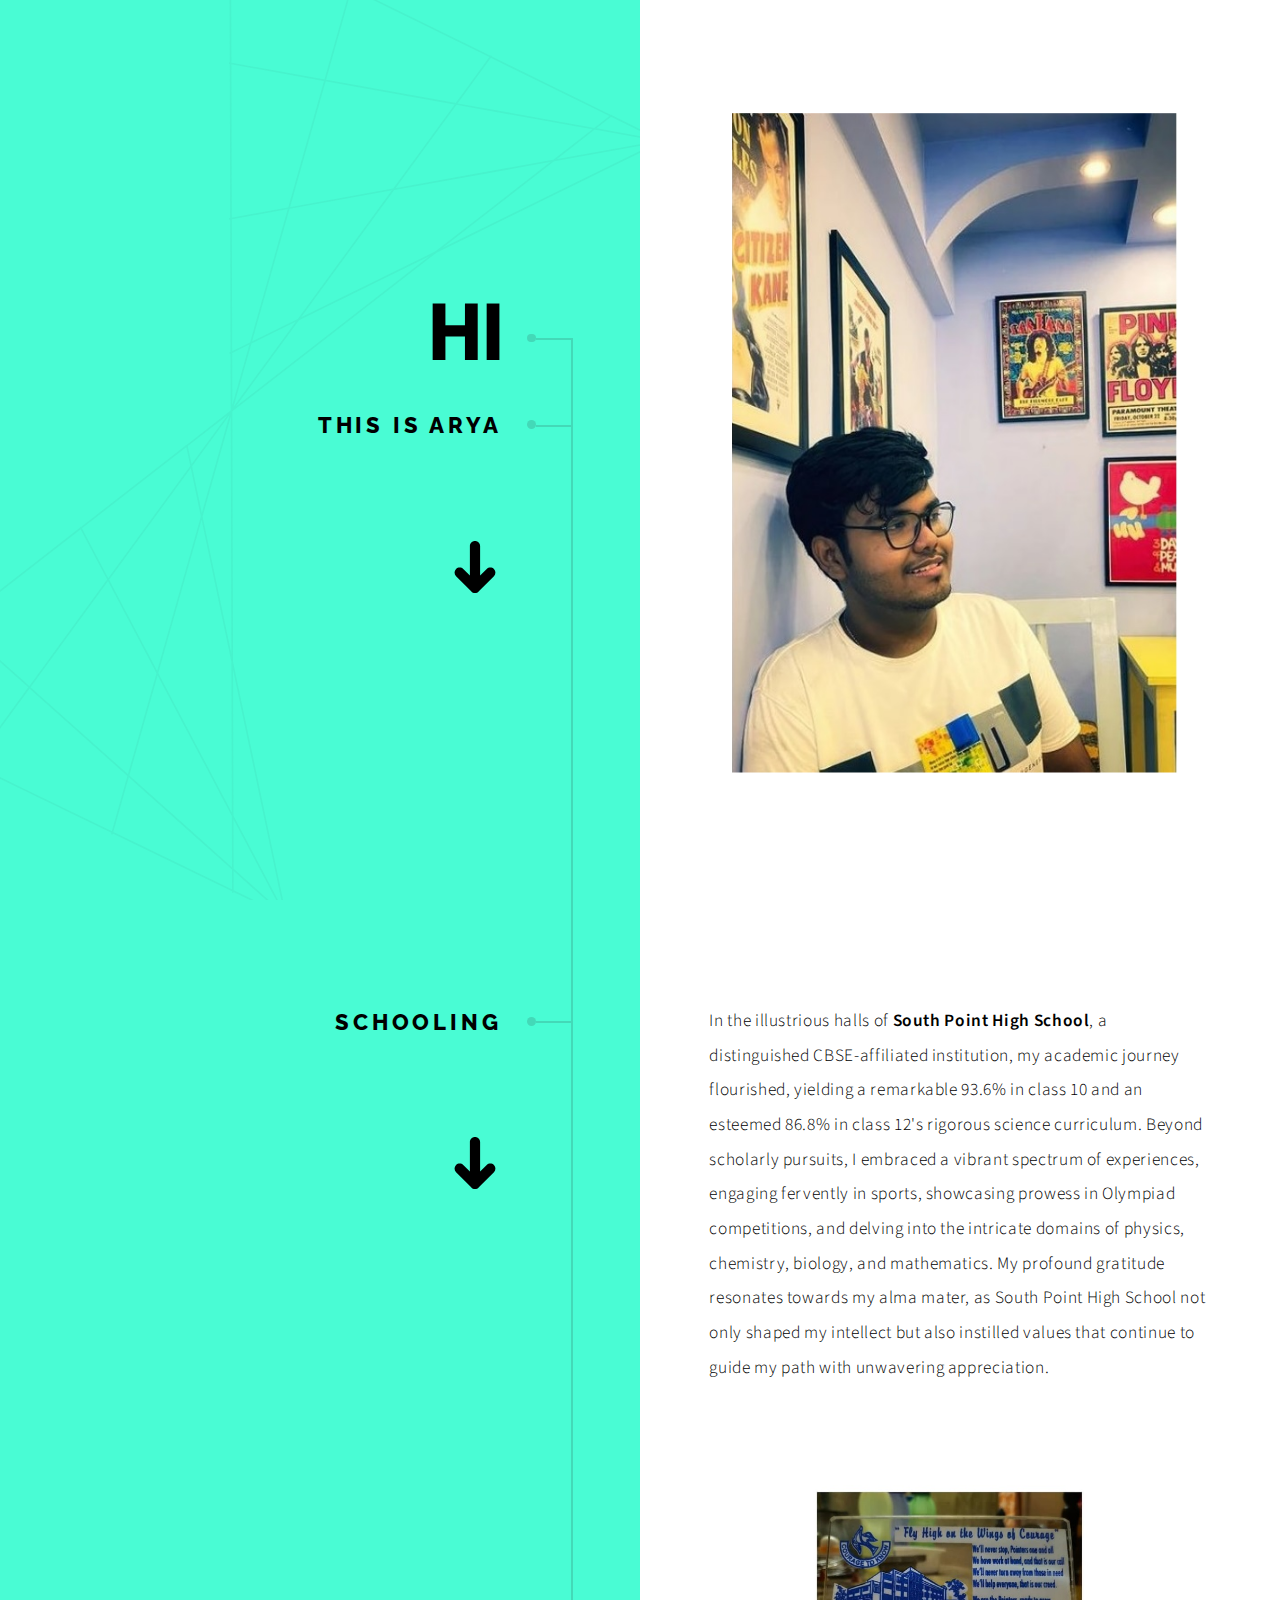
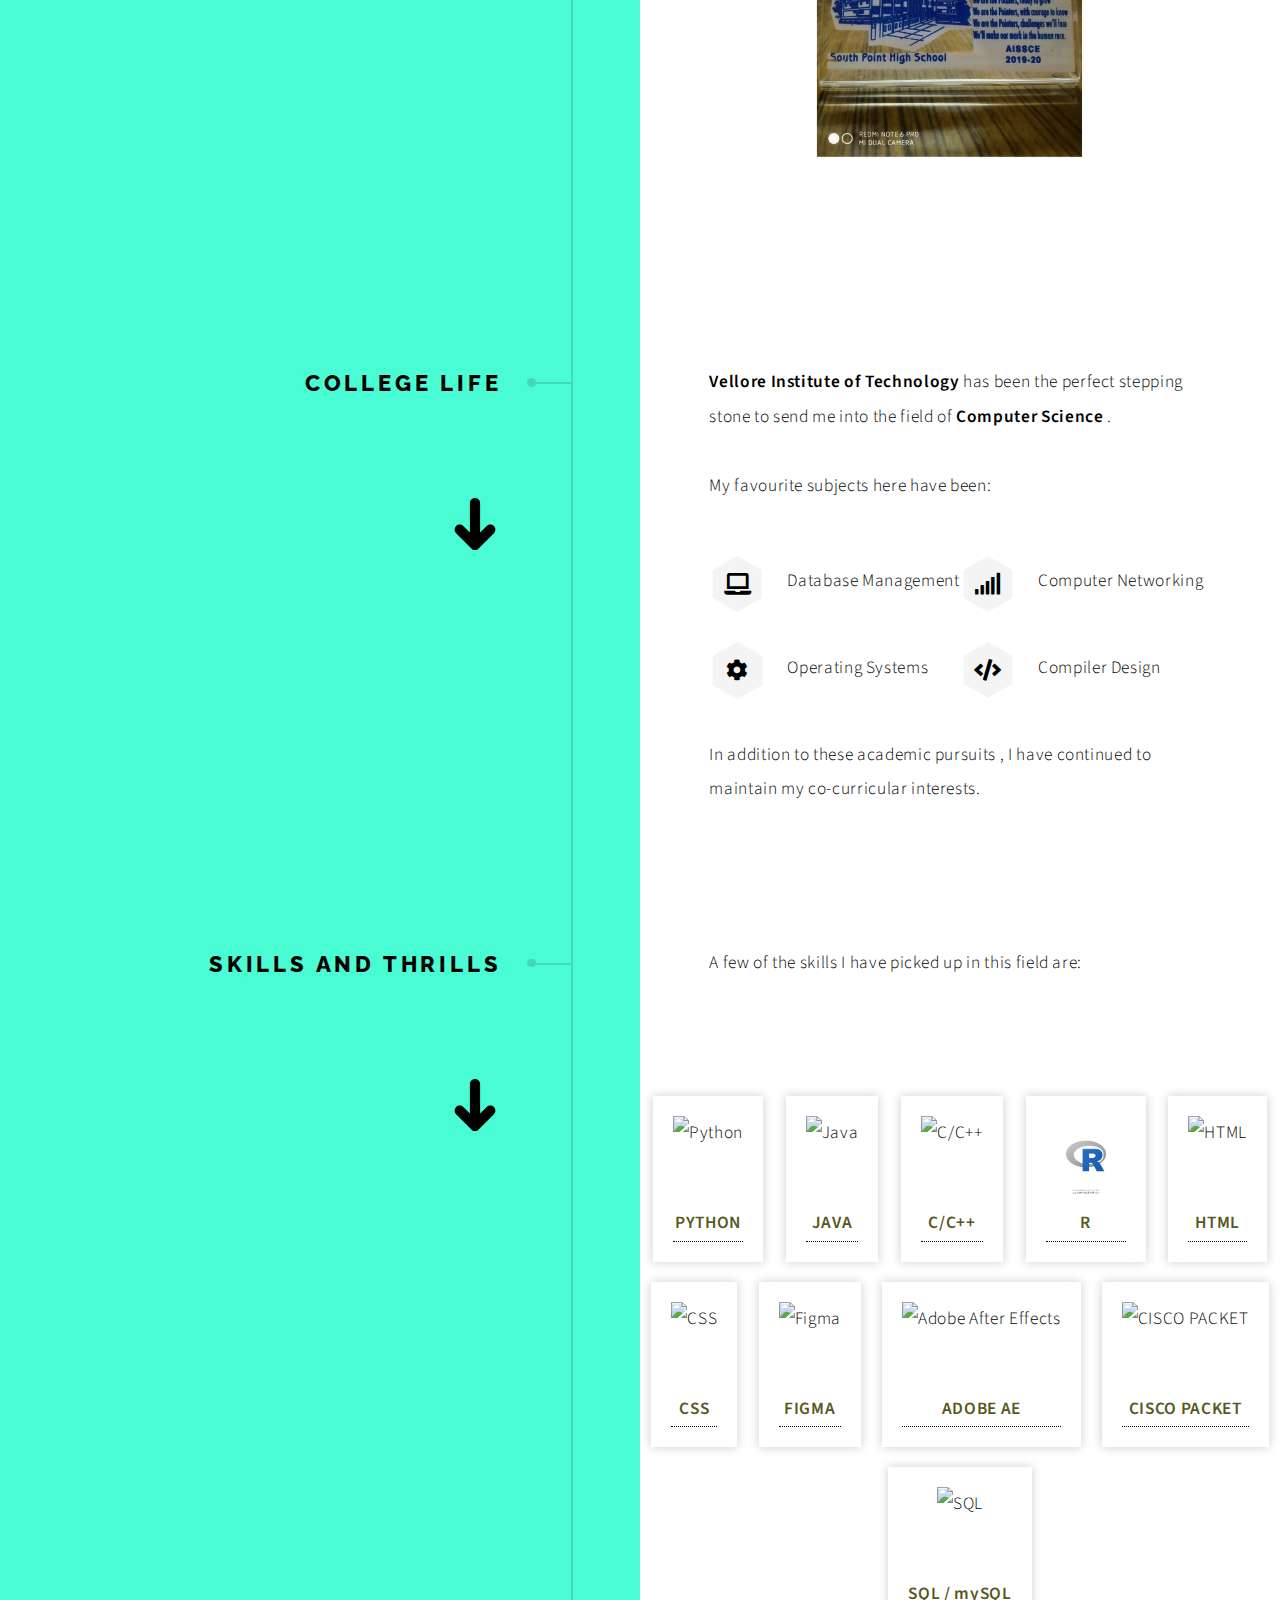
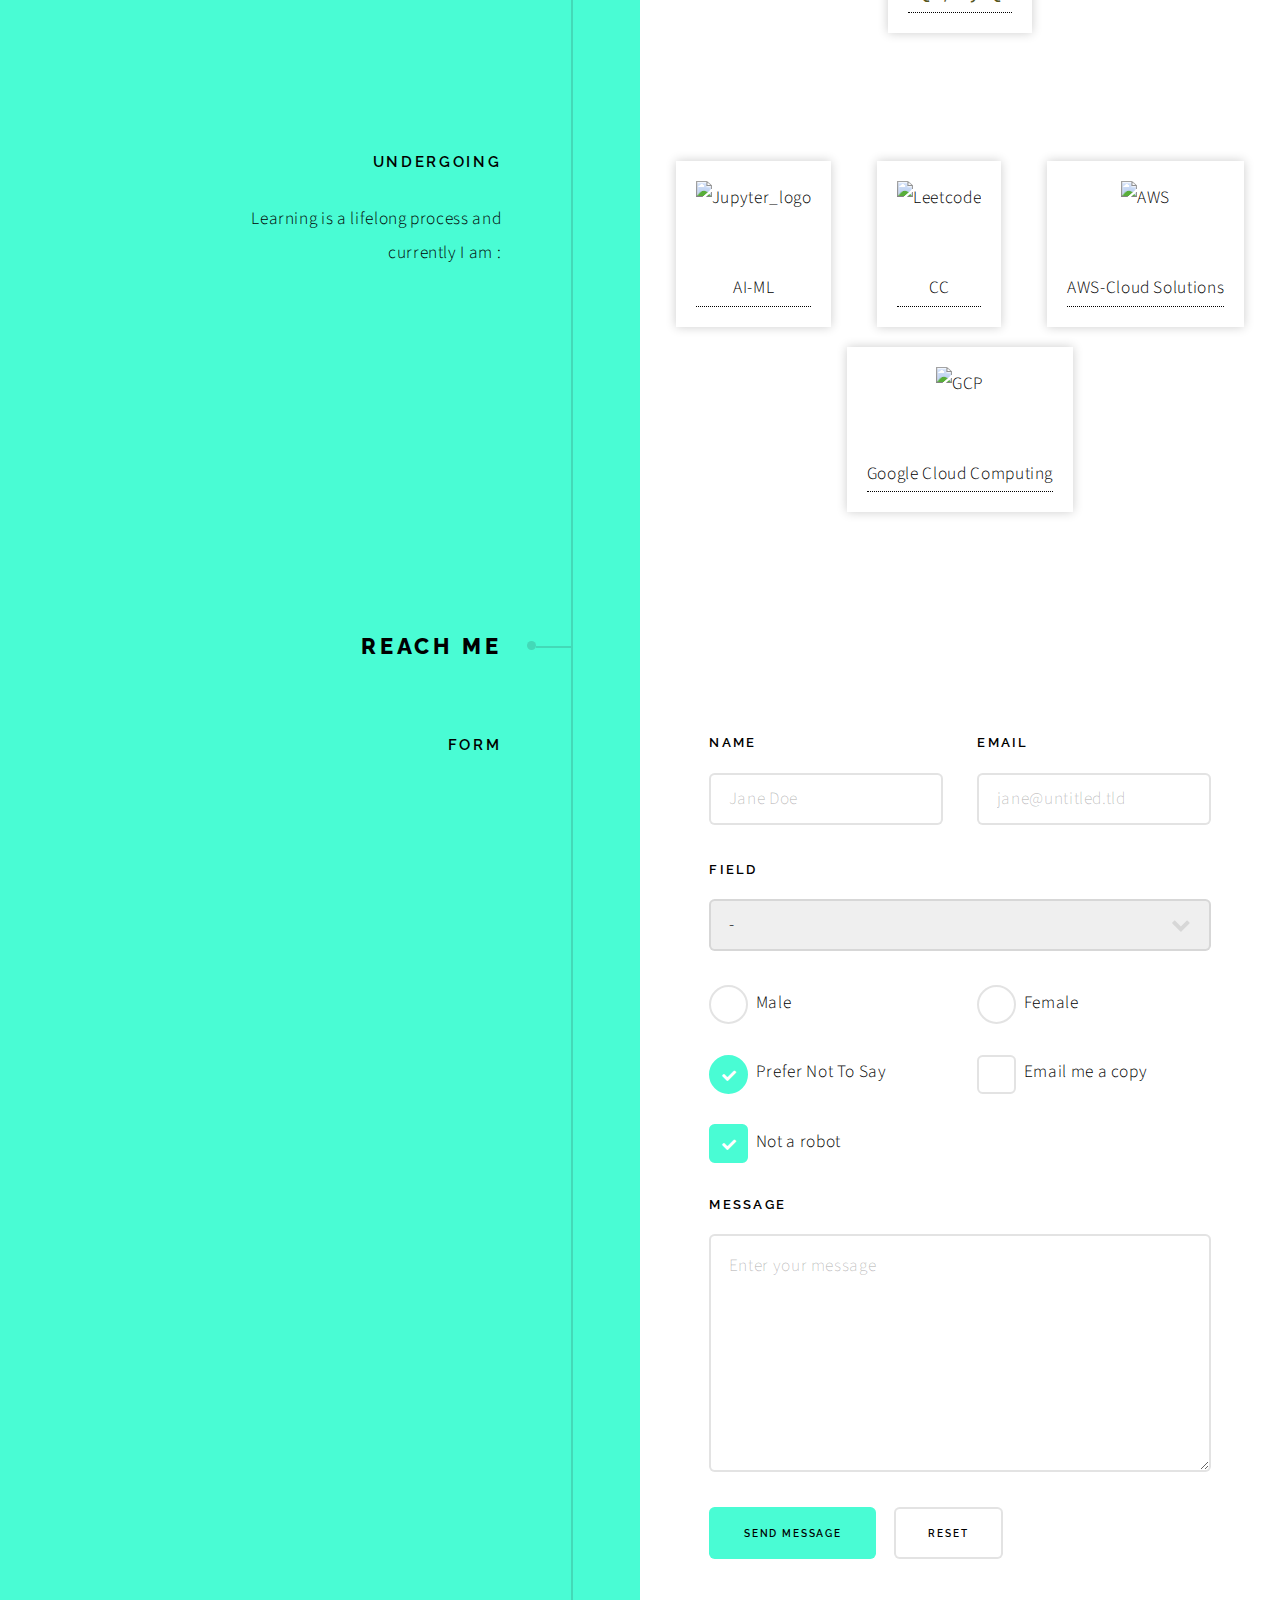
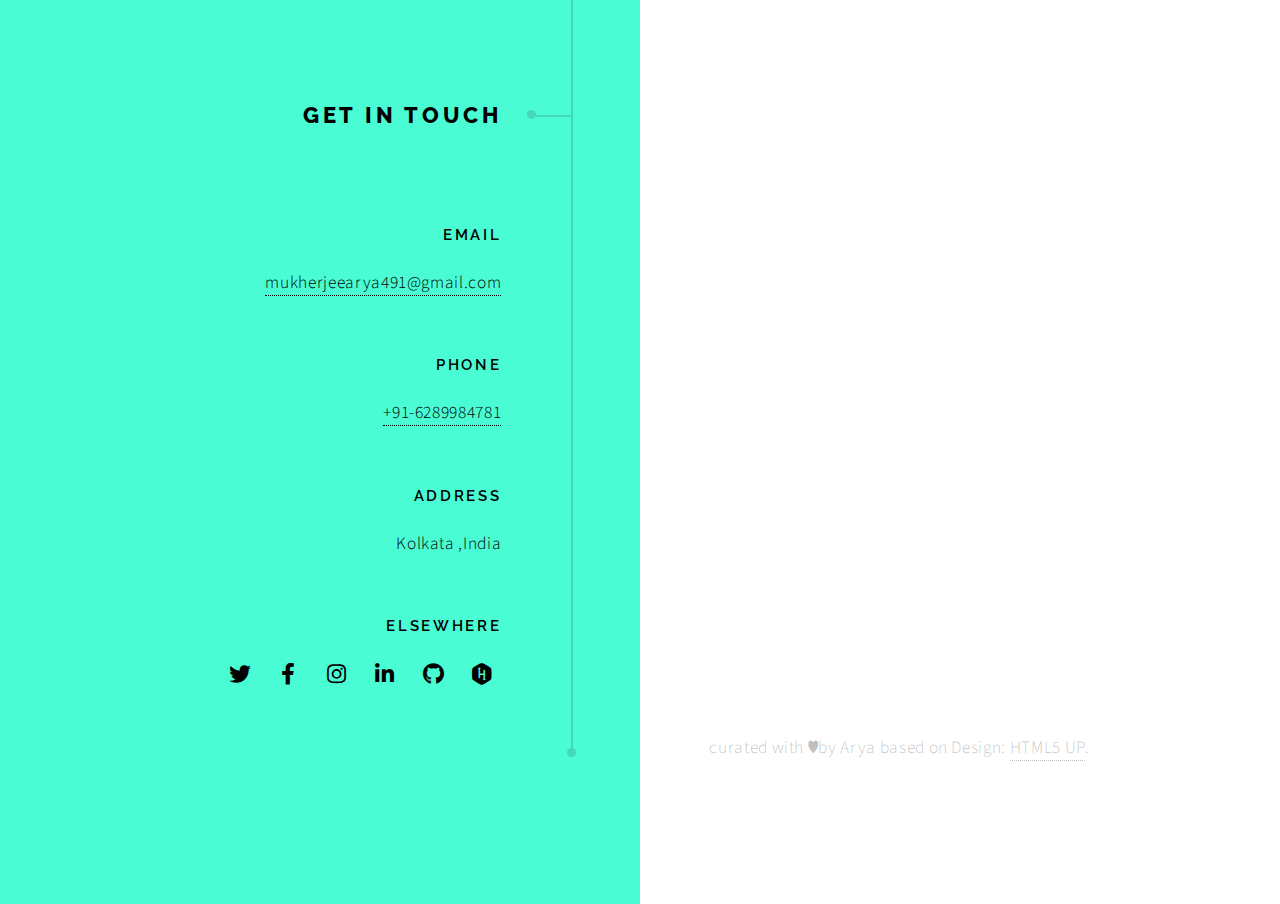
==== commit 3d5f1ea7: "Add files via upload" ====
--- a/index2.html
+++ b/index2.html
@@ -18,6 +18,9 @@
 		<!-- Wrapper -->
 			<div id="wrapper">
 
+				
+					
+				  </section>
 				<!-- Intro -->
 					<section class="intro" id="intro">
 						<header >
@@ -25,6 +28,7 @@
 							<h2>This is ARYA 
 								<!--<div class="typing-text"></div>-->
 								<p>
+									
 									
 		<h3>						
   <div class="typewrite" data-period="2000" data-type='[ "Intern @ TechM", "AI-ML enthusiast", "Web Developer", "Competetive Coder" ]'>
@@ -89,7 +93,7 @@
 						<header>
 							<h2>Skills and Thrills</h2>
                             <ul class="actions">
-                        <li><a href="#college" class="arrow scrolly"><span class="label">Next</span></a></li>
+                        <li><a href="#reach" class="arrow scrolly"><span class="label">Next</span></a></li>
                     </ul>
 						</header>
 						<div class="content">
@@ -101,43 +105,43 @@
 									<h3></h3>
 									<div class="scard-container">
 									  <div class="scard">
-										<a href=""><img src="https://img.icons8.com/color/96/000000/python--v1.png" alt="Python"><strong style="color: purple;"> PYTHON</strong></a>
-									  </div>
-									  <div class="scard">
-										<a href=""><img src="https://img.icons8.com/color/96/000000/java-coffee-cup-logo--v1.png" alt="Java"><strong style="color: purple;">JAVA</strong></a>
-									  </div>
-									  <div class="scard">
-										<a href=""><img src="https://img.icons8.com/color/96/000000/c-plus-plus-logo.png" alt="C/C++"><strong style="color: purple;">C/C++</strong></a>
-									  </div>
-									  <div class="scard">
-										<a href=""><img src="[data-uri]" alt="R"><strong style="color: purple;">R</strong></a>
-									  </div>
-									
-									  <div class="scard">
-										<a href=""><img src="https://img.icons8.com/color/96/000000/html-5.png" alt="HTML"><strong style="color: purple;">HTML</strong></a>
-									  </div>
-									  <div class="scard">
-										<a href=""><img src="https://img.icons8.com/color/96/000000/css3.png" alt="CSS"><strong style="color: purple;">CSS</strong></a>
+										<a href=""><img src="https://img.icons8.com/color/96/000000/python--v1.png" alt="Python"><strong style="color: rgb(87, 87, 30);"> PYTHON</strong></a>
+									  </div>
+									  <div class="scard">
+										<a href=""><img src="https://img.icons8.com/color/96/000000/java-coffee-cup-logo--v1.png" alt="Java"><strong style="color: rgb(87,87,30);">JAVA</strong></a>
+									  </div>
+									  <div class="scard">
+										<a href=""><img src="https://img.icons8.com/color/96/000000/c-plus-plus-logo.png" alt="C/C++"><strong style="color: rgb(87,87,30);">C/C++</strong></a>
+									  </div>
+									  <div class="scard">
+										<a href=""><img src="[data-uri]" alt="R"><strong style="color: rgb(87, 87, 30);">R</strong></a>
+									  </div>
+									
+									  <div class="scard">
+										<a href=""><img src="https://img.icons8.com/color/96/000000/html-5.png" alt="HTML"><strong style="color: rgb(87,87,30);">HTML</strong></a>
+									  </div>
+									  <div class="scard">
+										<a href=""><img src="https://img.icons8.com/color/96/000000/css3.png" alt="CSS"><strong style="color: rgb(87,87,30);">CSS</strong></a>
 									  </div>
 									  
 									  <div class="scard">
-										<a href=""><img src="https://img.icons8.com/fluency/96/000000/figma.png" alt="Figma"><strong style="color: purple;">FIGMA</strong></a>
-									  </div>
-									  <div class="scard">
-										<a href=""><img src="https://img.icons8.com/color/96/000000/adobe-after-effects.png" alt="Adobe After Effects"><strong style="color: purple;">ADOBE AE</strong></a>
-									  </div>
-									  <div class="scard">
-										<a href=""><img src="https://www.saashub.com/images/app/service_logos/51/4ef1468caaa3/large.png?1558762812" alt="CISCO PACKET"><strong style="color: purple;">CISCO PACKET</strong></a>
-									  </div>
-									  <div class="scard">
-										<a href=""><img src="https://media.istockphoto.com/id/868618032/fr/vectoriel/sql-database-icon-design-ui-ou-ux-app.jpg?s=612x612&w=0&k=20&c=Y5CKOiffKtIw32IjOZOsWOP4TfCb6zFCFdoJPjwfux8=" alt="SQL"><strong style="color: purple;">SQL / mySQL</strong></a>
+										<a href=""><img src="https://img.icons8.com/fluency/96/000000/figma.png" alt="Figma"><strong style="color: rgb(87,87,30);">FIGMA</strong></a>
+									  </div>
+									  <div class="scard">
+										<a href=""><img src="https://img.icons8.com/color/96/000000/adobe-after-effects.png" alt="Adobe After Effects"><strong style="color: rgb(87,87,30);">ADOBE AE</strong></a>
+									  </div>
+									  <div class="scard">
+										<a href=""><img src="https://www.saashub.com/images/app/service_logos/51/4ef1468caaa3/large.png?1558762812" alt="CISCO PACKET"><strong style="color: rgb(87,87,30);">CISCO PACKET</strong></a>
+									  </div>
+									  <div class="scard">
+										<a href=""><img src="https://media.istockphoto.com/id/868618032/fr/vectoriel/sql-database-icon-design-ui-ou-ux-app.jpg?s=612x612&w=0&k=20&c=Y5CKOiffKtIw32IjOZOsWOP4TfCb6zFCFdoJPjwfux8=" alt="SQL"><strong style="color: rgb(87,87,30);">SQL / mySQL</strong></a>
 									  </div>
 									  
 									</div>
 								  </section>
 
 							<!-- Section -->
-								<section>
+								<section id="reach">
 									<header>
 										<h3>UNDERGOING</h3>
 										<p>Learning is a lifelong process and currently I am : </p>
@@ -313,6 +317,29 @@
 			<script src="assets/js/breakpoints.min.js"></script>
 			<script src="assets/js/util.js"></script>
 			<script src="assets/js/main.js"></script>
-
+			<script>
+				let stars=document.getElementById('stars');
+let moon=document.getElementById('moon');
+let mountains_behind=document.getElementById('mountains_behind');
+let text=document.getElementById('text');
+let btn=document.getElementById('btn');
+let mountains_first=document.getElementById('mountains_first');
+let header=document.getElementById('header');
+
+
+window.addEventListener('scroll',function(){
+  let value=window.scrollY;
+  stars.style.left=value*0.25 +'px';
+  moon.style.top=value*1.05 +'px';
+  mountains_behind.style.top=value*0.5 +'px';
+  mountains_first.style.top=value*0 +'px';
+  text.style.marginRight=value*4 +'px';
+  text.style.marginTop=value*1.5 +'px';
+  btn.style.marginTop=value*1.5 +'px';
+  header.style.top=value*0.5 +'px';
+})
+			</script>
+
+			
 	</body>
 </html>